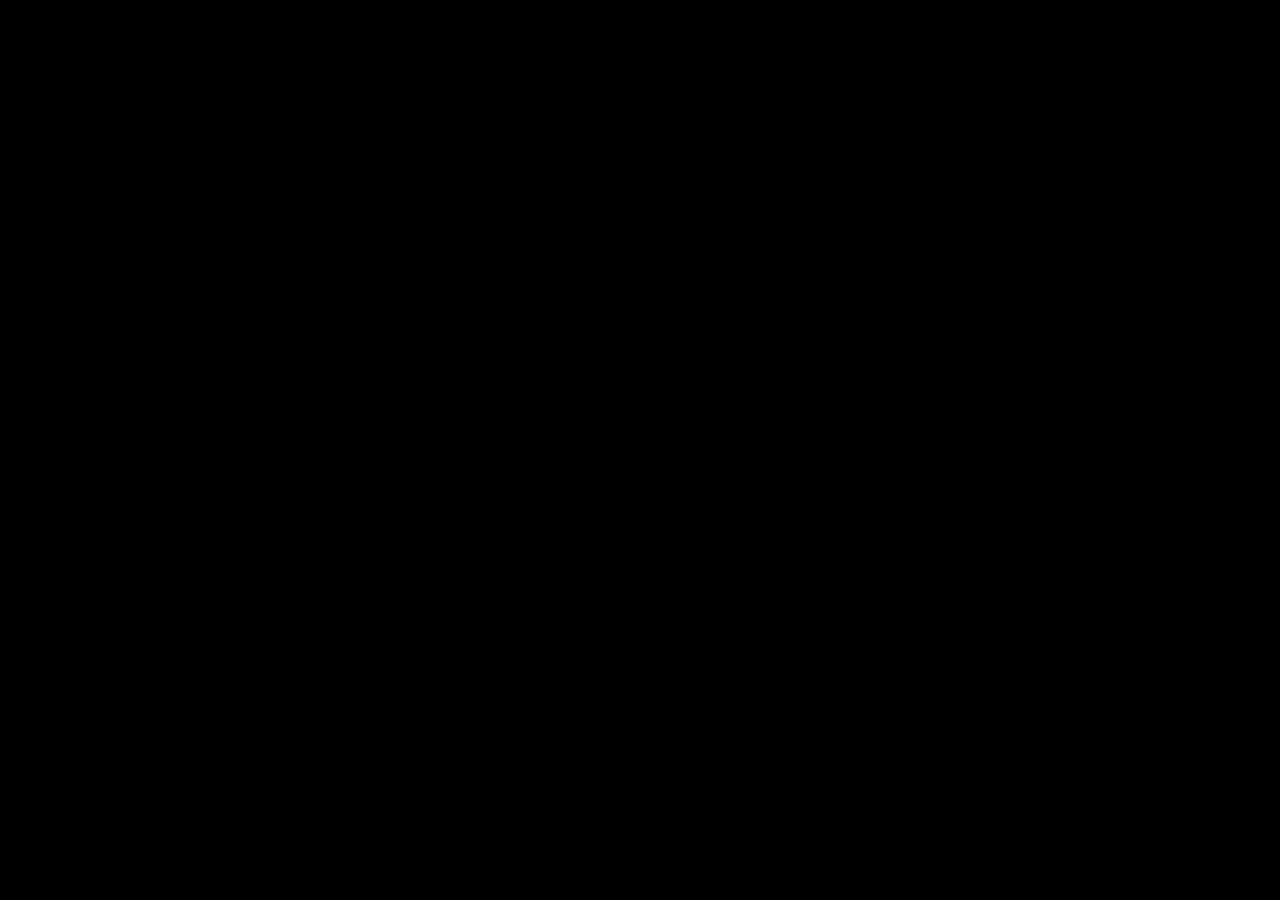
==== curatorial-statement.html @ 38b99ebd "test" ====
<!DOCTYPE html>
<html lang="en">

<head>
    <!-- Global site tag (gtag.js) - Google Analytics -->
    <script async src="https://www.googletagmanager.com/gtag/js?id=G-P1VQ2XMJVJ"></script>
    <script>
        window.dataLayer = window.dataLayer || [];
        function gtag() { dataLayer.push(arguments); }
        gtag('js', new Date());

        gtag('config', 'G-P1VQ2XMJVJ');
    </script>
    <!-- Global site tag (gtag.js) - Google Analytics -->
    <script async src="https://www.googletagmanager.com/gtag/js?id=G-P1VQ2XMJVJ"></script>
    <script>
        window.dataLayer = window.dataLayer || [];
        function gtag() { dataLayer.push(arguments); }
        gtag('js', new Date());

        gtag('config', 'G-P1VQ2XMJVJ');
    </script>
    <meta charset="UTF-8">
    <meta name="viewport" content="width=device-width, initial-scale=1.0">
    <title>About the Exhibition - Joyce Yu-Jean Lee: Unfolding Connections</title>
    <link rel="stylesheet" href="main.css">
    <link rel="preconnect" href="https://fonts.googleapis.com">
    <link rel="preconnect" href="https://fonts.gstatic.com" crossorigin>
    <link href="https://fonts.googleapis.com/css2?family=Overpass:ital,wght@0,100..900;1,100..900&display=swap"
        rel="stylesheet">
    <link rel="preload" href="PRNumber3.woff2" as="font" type="font/woff2" crossorigin>
    <link rel="preload" href="PRNumber3.woff" as="font" type="font/woff" crossorigin>

</head>

<body class="project-page">
    <!--<div class="project-container">
        <menu>
            <a href="index.html" class="button-link button-link-left">back</span>
            </a>
            <p class="exhibition-title">Algorithms of Resistance: <br class="hidden-ss">
                <span style="font-weight:200">The Work of Joseph
                    DeLappe
            </p>
        </menu>
        <div class="project-desc-container">
            <div class="project-desc">
                <div><a class="button-link"
                        href="/exhibitions/2024_joseph-delappe_algorithms-of-resistance/images/algorithms-of-resistance_guide.pdf">Download
                        User's Guide</a>
                </div>
                <h1>Curatorial Statement</h1>
                <p>As you enter Baruch College&rsquo;s Newman Library, immediately to the right of the circulation desk
                    you encounter the very first screening room of the New Media Artspace<em>.</em> Beginning with the
                    piece <em>Elegy: GTA USA Gun Homicides</em> (level 2) we have an immediate sense that the familiar
                    action-adventure game environment of <em>Grand Theft Auto V</em> has been appropriated and
                    reprogrammed in a specific way. The initial game introduction is absent and the otherwise active
                    protagonist inadvertently becomes the viewer as a statistically-fed algorithmic cycle of violence is
                    visualized. With this unfolding we get the first glimpse into the practice of artist Joseph DeLappe.
                    In a strategy familiar to contemporary artists today, DeLappe utilizes open-source and publicly
                    available software as well as web-based news media to reconfigure and present a message within the
                    space from which the media itself is drawn. At times collaborating with creative coders and game
                    designers Joseph DeLappe performs or re-enacts history to send his own message which often
                    undermines the chosen space&rsquo;s own ethos. DeLappe circulates his complex collages or
                    &ldquo;mash-ups,&rdquo; within the platforms he often critiques. In the timely piece <em>The Origins
                        of Totalitarianism: A Reading by Donald Trump</em> (on level 4) the artist adopts the form of
                    familiar news spots (depicting former President Donald Trump speaking to the media) and juxtaposes
                    them with the historical text by German-American historian and philosopher, Hannah Arendt. Using
                    free, user-friendly and accessible artificial intelligence software (in this case a voice emulator)
                    the artist generates a voice track and corresponding lip-synching of <em>The Origins of
                        Totalitarianism</em> ultimately mapping the lip synch to the moving face of Donald Trump to
                    create what the artist himself calls a &ldquo;shallow-fake.&rdquo; A riff on the feared practice of
                    using artificial intelligence&rsquo;s deep learning tools to deceive or construct media that is
                    meant to pass as factual representation. In this case, the artist foregrounds the synthetic nature
                    of the images by immediately delineating the two software packages used to create the piece in the
                    opening credits. In other words, communicating to the viewer that this is not a &ldquo;deep,&rdquo;
                    fake, but rather a &ldquo;shallow&rdquo; one. It is this transparent and open approach to creating
                    art work that invites the audience to participate in and possibly attempt their own intervention in
                    our shared visual culture.</p>
                <p>As stated above level 2 begins with <em>Elegy: GTA USA Gun Homicides</em> a game modification and
                    data visualization artwork that re-enacted the total gun homicides beginning in January of 2018. The
                    project itself launched on July 4th of 2018 and would re-enact each midnight the updated statistics
                    for gun homicides in the United States. Gun homicide statistics were updated daily and fed
                    algorithmically into the game from the website <em>Gun Violence Archive</em> and each total was
                    re-visualized in a different way using the algorithm and graphics of the video game. The piece was
                    live streamed for the duration of a year ending on July 4th, 2019. In the video documenting the
                    project (for this exhibition) inhabitants randomly brandish guns and begin shooting neighboring
                    bystanders accompanied by the historical radio broadcast of <em>God Bless America</em> (as
                    originally performed by Kate Smith in 1938). The violence abates for small periods of time as
                    characters in the space walk through (or knock into) the cumulative bodies laid out within the
                    virtual landscape. The seeming indifference of these inhabitants is an eerie reminder of just how
                    accustomed (and perhaps numb) US citizens have become to the endless school shootings and random gun
                    violence that continues to go unchecked in our society. The work provokes us to face our own
                    inaction and conditioned indifference. Faced with these questions the viewer&rsquo;s experience of
                    the exhibition begins. <em>Algorithms of Resistance: The Work of Joseph DeLappe</em> is a selection
                    of artworks that look at how an artist enacts resistance and executes his own personal protocol (or
                    algorithm) utilizing a variety of virtual tools and online media.</p>
                <p>As the exhibition proceeds, on the next floor (level 3) we are presented with <em>dead-in-iraq</em>
                    where a different kind of patriotism is at play. The virtual environment of <em>America&rsquo;s
                        Army</em> is dramatized by punctuating gunshots as players in the space make their way through
                    what appears to be a residential neighborhood in Iraq. The first-person shooter game
                    <em>America&rsquo;s Army</em> was developed and released by the Department of Defense and the US
                    Army as a public relations and recruitment tool in 2002. Development of the game was financed by the
                    US Government and civilian tax dollars. Within DeLappe&rsquo;s video documentation of
                    <em>dead-in-iraq</em>, single-story homes are raided and presumably suspected insurgents are
                    engaged. In this chaotic scene the player through which we experience and enter the space throws
                    down his weapon and continues walking through the terrain. He is suddenly killed and his subsequent
                    interaction is played out through the text feature of the video game. The now dead player types in
                    the name, rank, age, and military branch of a real-world US armed services casualty. The names typed
                    in by the artist are sourced from <em>icasualties.org</em> an independent website founded by Micheal
                    White to track casualties in both the Iraq and Afghanistan wars. In this act a haunting parallel is
                    drawn between the virtual death of the player and the real information connected to an actual death
                    in Iraq. The artist contracts the distance between the virtual theater of <em>America&rsquo;s
                        Army</em> and the real-life space of the Iraq war. This work is amongst the most engrossing and
                    poignant. How do we as US Citizens continue our escapism and consumption in the face of war abroad?
                    The work raises a whole series of uncomfortable questions. Is presenting the fantasy of a sterile
                    and disembodied experience shaping the way US citizens learn to imagine war? Perhaps questions are
                    the answers we have been looking for?
                </p>
                <p>As we leave <em>dead-in-iraq</em> and ascend the staircase to the next level (level 4) we encounter
                    <em>The Origins of Totalitarianism: A Reading by Donald Trump.</em> A video depicting (ostensibly)
                    Donald Trump reading a chapter from Hannah Arendt&rsquo;s book <em>The Origins of
                        Totalitarianism.</em> The video immediately foregrounds its use of artificial intelligence by
                    enlarging those two letters (AI) in its title. As the work plays out the manipulated nature of the
                    video becomes more and more apparent in what the artist describes as a &ldquo;shallow fake,&rdquo; a
                    reference to the discourse and practice of using artificial intelligence&rsquo;s deep learning tools
                    to generate media that are synthetic in nature or as they are called, a &ldquo;deep fake.&rdquo; The
                    familiar space and context of a political speech is algorithmically re-engineered to present the
                    artist&rsquo;s own message. Through a classic gesture of appropriation, the artist activates a
                    historical text asking us to consider its relevance today, in 2024. The work also makes reference to
                    the use of social media and online platforms in disseminating &ldquo;fake news.&rdquo; By debuting
                    and circulating the artwork online the artist again raises questions about the veracity of online
                    media.
                </p>
                <p>At last, we arrive at level 5 where we come face-to-face with a computer console placed a top
                    a Catholic church kneeler. The interactive artwork, <em>The Computerized Confessional</em> is based
                    on the pioneering work of computer scientist Joseph Weizenbaum. Weizenbaum developed an early
                    version of what is today called a chatbot. DeLappe originally developed the artwork in 1984 as a
                    &ldquo;skeptical&rdquo; look into engagement with automated digital platforms, the piece echoes the
                    original concerns of Weizenbaum toward the use of artificial intelligence. Instead of replacing a
                    psychotherapist with the chatbot <em>Eliza</em>, as Weizenbaum had done, the artist replaces the
                    priest with the very same technology. Representing the work here in the New Media Artspace, the
                    artist asks us again, do we engage with this technology? are we looking at yet another form of a
                    dispositif? can we trust artificial intelligence? How do we resist and assert our own algorithm?</p>
                <p>* * *</p>
                <p><em>Algorithms of Resistance: The Work of Joseph DeLappe</em> is curated by Dennis Delgado, Assistant
                    Professor in the Department of Fine and Performing Arts in the Weissman School of Arts and Sciences
                    at Baruch College, CUNY. The exhibition is designed and produced by Maya Hilbert, manager of the New
                    Media Artspace gallery, and the Student Docent Team. Current docents include: Anika Rios, Cindy Qiu,
                    Amely Gonell, Shaima Rini, and Dylan Shalmer. The exhibition is supported by the Baruch College
                    Student Technology Fee and is made possible with further support from the Baruch Computing and
                    Technology Center (BCTC), the Weissman School of Arts and Sciences, and the Newman Library. All
                    images appear courtesy of the artist.</p>
                <p>* * *</p>
                <p>Joseph DeLappe was born in San Francisco in 1963. He is an artist, activist and educator. He
                    relocated to Scotland from the USA in 2017 where he is currently the Professor of Games and Tactical
                    Media at Abertay University, Dundee. Working with electronic and digital media since 1983, his
                    projects using online gaming performance, sculpture and electromechanical installation have been
                    shown throughout the world.</p>
                <p>He has developed works for venues such as Eyebeam Art and Technology in New York, The Guangdong
                    Museum of Art, China, the Southern Utah Museum of Art, NTT Inter-Communication Center [ICC], Tokyo,
                    Japan and Transitio MX, Mexico City, among many others. Creative works and actions have been
                    featured widely in scholarly journals, books and in the popular media, including the New York Times,
                    The Australian Morning Herald, Art in America, The Guardian and the BBC. He has authored several
                    book chapters, including &ldquo;Me and My Predator(s): Tactical Remembrance and Critical Atonement,
                    Drone Aesthetics: War, Culture, Ecology, Open Humanities Press, 2022; &ldquo;Making Politics:
                    Engaged Social Tactics, A conversation between Joseph DeLappe and Dr. Laura Leuzzi&rdquo;, Art as
                    Social Practice: Technologies for Change, Routledge, 2022; and co-edited with Leuzzi, the book
                    &ldquo;INCITE: Digital Art and Activism&rdquo;, 2023, Peacock Visual Arts. In 2017 he was awarded a
                    Guggenheim Fellowship in the Fine Arts.</p><br>
                <p><a class="button-link" href="https://www.delappe.net/" target="_blank">Visit DeLappe's website</a>
                </p>
            </div>
        </div>
    </div>-->
    <script src="main.js"></script>
</body>

</html>
---- main.css ----
/**
* This is a variable font
* You can control variable axes as shown below:
* font-variation-settings: wght 900.0;
*
* available axes:
'wght' (range from 300.0 to 900.0
*/
@font-face {
    font-family: 'Satoshi-Variable';
    src: url('../fonts/Satoshi-Variable.woff2') format('woff2'),
        url('../fonts/Satoshi-Variable.ttf') format('truetype');
    font-weight: 300 900;
    font-display: swap;
    font-style: normal;
}

/**
  * This is a variable font
  * You can control variable axes as shown below:
  * font-variation-settings: wght 900.0;
  *
  * available axes:
  'wght' (range from 300.0 to 900.0
  */
@font-face {
    font-family: 'Satoshi-VariableItalic';
    src: url('../fonts/Satoshi-VariableItalic.woff2') format('woff2'),
        url('../fonts/Satoshi-VariableItalic.ttf') format('truetype');
    font-weight: 300 900;
    font-display: swap;
    font-style: italic;
}

* {
    --highlight: hsl(69, 98%, 55%);
    --highlight-light: #eeff8d;
    --orange: hsl(17, 89%, 52%);
    --white: #fff;
    --black: #000;

    /*--highlight: #59bf61;*/
}

html {
    position: relative;
    min-height: 100vh;
    margin: 0;
    padding: 0;
}

body {

    font-family: 'Satoshi-Variable', sans-serif;
    background: black;
    color: var(--black);
    width: 100%;
    margin: 0;
    padding: 0;

    cursor: url('data:image/svg+xml;utf8,<svg xmlns="http://www.w3.org/2000/svg" fill="hsl(17, 89%, 52%)" stroke="none" width="30px" height="30px" viewBox="0 0 10.04 10.04"><circle cx="5.02" cy="5.02" r="4.52"/></svg>') 16 16, auto;
}

body em {
    font-family: 'Satoshi-VariableItalic', sans-serif;

}

#myVideo {
    width: 100%;
    height: 98vh;
    object-fit: contain;
    z-index: 9999;
    opacity: 1;
    transition: 0.2s;
}

#myVideo2 {
    width: 100%;
    height: 98vh;
    object-fit: contain;
    z-index: 999;
    display: none;
    transition: 0.2s;
    margin: 0 auto;
}

@media (min-width: 50em) {

    #myVideo {
        height: 100%;
        max-height: 98vh;
    }

    #myVideo2 {
        padding-top: 16vh;
        height: 70vh;
        max-height: 98vh;

    }
}

.scroll-snap-container {
    position: relative;
    width: 100%;
    height: 100vh;
    scroll-behavior: smooth;
    overflow: auto;
    scroll-snap-type: y mandatory;
}

.scroll-snap-container>* {
    width: 100%;
    height: 100vh;
    background-size: cover;
    scroll-snap-align: start;
}

#landing-content {
    display: flex;
    justify-content: flex-end;
    background-image: url(images/CellMan-lg.jpg);
    background-color: var(--highlight);
    background-position: center;
    background-size: 180%;
    background-repeat: no-repeat;
    height: 100vh;
    width: 100%;
}

@media (min-width: 940px) {
    #landing-content {
        background-position: left;
        background-size: 81%;
    }
}

nav {
    padding: 2em;
    text-transform: uppercase;
    letter-spacing: 0.1em;
    z-index: 9999;
    display: flex;
    gap: 1em;
    flex-direction: column;
}

@media (max-width: 1280px) {

    nav a:nth-child(3) {
        position: absolute;
        bottom: 2em;
    }
}

@media (min-width: 1280px) {
    nav {
        display: flex;
        flex-direction: column;
        justify-content: space-between;
        max-width: 13%;
    }
}

nav a {
    display: block;
    font-weight: 900;
    color: black;

}

.link-nma::after {
    content: "\2197";
    padding: 1em;
}

.link-curatorial::after {
    content: "\2192";
    padding: 1em;
}

.link-view::after {
    content: "\2198";
    padding: 1em;
}

.exhibition-title-container {
    right: 60%;
    position: absolute;
    margin-left: -66%;
    width: 100vw;
    height: 100vh;
    display: flex;
    justify-content: center;
    align-items: center;
}

/*
@media (min-width: 940px) {
    .exhibition-title-container {
        margin-left: -10vw;
    }
}


@media (min-width: 1060px) {
    .exhibition-title-container {
        margin-left: -5vw;
    }
}

@media (min-width: 1120px) {
    .exhibition-title-container {
        margin-left: -3vw;
    }
}*/

@media (min-width: 1280px) {
    .exhibition-title-container {
        margin-left: -35%;
        left: -17%;

    }
}

.exhibition-title {
    font-family: 'Satoshi-Variable', sans-serif;
    text-transform: uppercase;
    white-space: nowrap;
    margin: 0;
    color: var(--highlight);
    font-weight: 800;

}

.homepage .exhibition-title {
    font-size: clamp(2.60104375rem, 1.1735rem + 5.3741vw, 11.25rem);
    margin-top: -18%
}

@media (max-width: 450px) {
    .homepage .exhibition-title {
        font-size: clamp(16px, 9.5vw, 5.8rem);
    }
}

.exhibition-title-1 {
    rotate: 90deg;
    position: absolute;
}

.exhibition-title-2 {
    margin-top: 2.7em;
    margin-left: 2.6em;
    position: absolute;
}

.exhibition-title-3 {
    margin-top: 3.6em;
    margin-left: 6.67em;
    position: absolute;
}

.exhibition-title-4 {
    margin-top: 0.52em;
    margin-left: 7.9em;
    rotate: 270deg;
    position: absolute;
}

.exhibition-title-5 {
    margin-top: -1.63em;
    margin-left: 5.69em;
    rotate: 180deg;
    position: absolute;
}

#main-wrapper {
    z-index: -1;
    opacity: 0;
    display: none;
}

#main-wrapper.loaded {
    display: block;
    animation: fadeInAnimation ease 2s;
    animation-iteration-count: 1;
    animation-fill-mode: forwards;
}

@keyframes fadeInAnimation {
    0% {
        opacity: 0;
    }

    100% {
        opacity: 1;
    }
}

a {
    text-decoration: none;
}

p {
    font-size: clamp(1rem, 1.2vw, 2rem);
    font-weight: 300;
    max-width: 36em;
}

/*
body::before {
    content: " ";
    display: block;
    position: absolute;
    top: 0;
    left: 0;
    bottom: 0;
    right: 0;
    background: linear-gradient(rgba(18, 16, 16, 0) 50%, rgba(0, 0, 0, 0.16) 50%), linear-gradient(90deg, rgba(255, 0, 0, 0.04), rgba(0, 255, 0, 0.01), rgba(0, 0, 255, 0.05));
    z-index: 2;
    background-size: 100% 2px, 3px 100%;
    pointer-events: none;
}*/

a {
    color: var(--highlight);
}


.hidden-ss {
    display: none;
}

.video-container {
    display: flex;
    justify-content: center;
    cursor: pointer;
}

.video-16-9 {
    aspect-ratio: 16/9;
    width: 70%;
    position: relative;
    z-index: 50;
}

h1 {
    font-size: clamp(2rem, 2.4vw, 4rem);
}

.project-page .exhibition-title {
    font-size: 1.4rem;
}

.project-page menu {
    gap: 1em;
}

.project-page menu .button-link {

    padding: 0.2em 0.7em;
}

.works-container {
    display: flex;
    justify-content: center;
    align-items: center;
    cursor: url('data:image/svg+xml;utf8,<svg xmlns="http://www.w3.org/2000/svg" fill="hsl(17, 89%, 52%)" stroke="none" width="30px" height="30px" viewBox="0 0 10.04 10.04"><circle cx="5.02" cy="5.02" r="4.52"/></svg>') 16 16, auto;
}

.project-container {
    display: flex;
    flex-direction: column;
}

.works-wrapper {
    display: grid;
    grid-template-columns: repeat(2, 1fr);
    grid-gap: 0px;
    grid-auto-rows: auto;
    grid-auto-columns: auto;
    height: 100vh;
    width: 100%;
}

.works-wrapper>a {
    height: 100%;
    width: 100%;
}

.work {
    display: block;
    width: 100%;
    height: 100%;
    position: relative;
    background-position: center;
    background-size: cover;
    background-color: rgb(0, 0, 0, 0.4);
}

.work:hover {
    background-color: rgb(0, 0, 0, 0.6);

}

.work-1-thumb {
    background-image: url('images/FIREWALL_NYC-06.jpg');
    grid-column: 1 / 2;
    grid-row: 1;
}

.work-2-thumb {
    background-image: url('images/PageImage-504267-2988615-c58ec261be.jpg');
    grid-column: 2 / 2;
    grid-row: 1;

}

.work-3-thumb {
    background-image: url('images/whatitslike-whatitis-keyimage3.png');
    grid-column: 1 / 2;
    grid-row: 2;

}

.work-4-thumb {
    background-image: url('images/CellMan.jpg');
    grid-column: 2 / 4;
    grid-row: 2;

}

.folded {
    position: relative;
    display: inline-flex;
    transform-style: preserve-3d;
}

.folded img {
    width: auto;
    height: auto;
    max-width: 100%;
    max-height: 56vh;
    opacity: 0;
}

.folded .a,
.folded .b {
    top: 0;
    display: inline-block;
    height: 100%;
    background-image: var(--bg);
    background-size: cover;
    background-repeat: no-repeat;
}

.folded .a {
    position: absolute;
    left: 0;
    width: 50%;
    background-position: 0 0;
}

.folded .bc {
    position: absolute;
    display: inline-flex;
    width: 50%;
    height: 100%;
    left: 50%;
    transform-origin: left;
    transition: transform 3s;
    transform-style: preserve-3d;
}

.folded .b {
    position: relative;
    width: 100%;
    backface-visibility: hidden;
}

.folded .b {}

.folded .b:after {
    content: "";
    position: absolute;
    top: 0;
    left: 0;
    width: 100%;
    height: 100%;
    background-color: var(--highlight);
    transform: rotateY(180deg) translateZ(1px);
    transform-style: preserve-3d;
    backface-visibility: hidden;
}

.folded:hover .bc,
.folded:active .bc {
    transform: rotateY(-180deg) translateZ(-1px);
    transition: transform 2s;
}

.work-thumb {
    max-width: 100%;
    padding: 0;
    margin: 0;
    vertical-align: bottom;
}

a:has(.work-1-thumb),
a:has(.work-2-thumb),
a:has(.work-3-thumb),
a:has(.work-4-thumb) {
    margin: 0 auto;
}

a:has(.work-1-thumb),
a:has(.work-2-thumb) {
    order: 1;
}

a:has(.work-3-thumb),
a:has(.work-4-thumb) {
    order: 3
}

.work h2 {
    position: absolute;
    top: calc(50% - 1em);
    left: 50%;
    transform: translate(-50%, -49%);
    height: 100%;
    display: flex;
    justify-content: center;
    align-items: center;
    text-transform: uppercase;
    font-size: clamp(1rem, 0.9vw, 2rem);
    width: 100%;
    text-align: center;
    display: none;
}

.project-desc-container {
    display: flex;
    align-items: center;
    flex-direction: column;
}

.project-desc {
    margin: 1em 3em
}


/*.works-container::after,
.landing-container::after {
    content: "";
    background-image: url("images/grain2.jpg");
    height: 100%;
    width: 100%;
    position: fixed;
    opacity: 0.4;
    /*animation: animateGrain 8s steps(10) infinite;*/


@keyframes animateGrain {

    0%,
    100% {
        transform: translate(0, 0)
    }

    10% {
        transform: translate(-5%, -10%)
    }

    20% {
        transform: translate(-15%, -20%)
    }

    30% {
        transform: translate(-5%, -10%)
    }

    40% {
        transform: translate(-15%, -20%)
    }

    50% {
        transform: translate(-5%, -10%)
    }

    60% {
        transform: translate(-15%, -20%)
    }

    70% {
        transform: translate(-5%, -10%)
    }

    80% {
        transform: translate(-15%, -20%)
    }

    90% {
        transform: translate(-5%, -10%)
    }

    100% {
        transform: translate(-15%, -20%)
    }

}

/* test fold */
.work-grid {
    display: grid;
    grid-template-columns: repeat(2, 1fr);
    /*grid-template-rows: repeat(2, 1fr);
    height: 100vh;*/
}

.grid-item {
    position: relative;
    overflow: hidden;
    perspective: 1000px;
    background: var(--highlight);

}

.image-wrapper {
    width: 100%;
    height: 100%;
    position: relative;
    transform-style: preserve-3d;
}

.image-half {
    position: absolute;
    width: 50%;
    height: 100%;
}

.image-left {
    left: 0;
    overflow: hidden;

}

.image-right {
    right: 0;
    transform-origin: left center;
    transition: transform 0.6s;
    transform-style: preserve-3d;
    backface-visibility: hidden;

}


.fold-right .image-left {
    left: 0;
    transform-origin: right center;
    transition: transform 0.6s;
    transform-style: preserve-3d;
    backface-visibility: hidden;
    z-index: 9999999999;
    position: absolute;
}

.fold-right .image-right {
    right: 0;
    overflow: hidden;
}

.image-right::after {
    content: "";
    position: absolute;
    top: 0;
    left: 0;
    width: 100%;
    height: 100%;
    background-color: var(--highlight);
    transform: rotateY(180deg) translateZ(1px);
    transform-style: preserve-3d;
    backface-visibility: hidden;
}

.fold-right .image-left::after {
    content: "";
    position: absolute;
    top: 0;
    right: 0;
    width: 100%;
    height: 100%;
    background-color: var(--highlight);
    transform: rotateY(180deg) translateZ(1px);
    transform-style: preserve-3d;
    backface-visibility: hidden;
    z-index: 9999999999;
}

.grid-item:hover .fold-left .image-right {
    transform: rotateY(-180deg);
}

.grid-item:hover .fold-right .image-left {
    transform: rotateY(180deg);
}


.image {
    position: absolute;
    height: 100%;
    width: 200%;
    object-fit: cover;
}

.image-left .image {
    left: 0;
}

.image-right .image {
    right: 0;
}

.work-grid h2 {
    position: absolute;
    top: 50%;
    left: 75%;
    transform: translate(-50%, -50%);
    font-size: 24px;
    text-align: center;
}

.work-grid .fold-right+h2 {
    transform: translate(-50%, -50%);
    left: 25%;

}

/*.firewall-grid-item {
    background: #d80c12;
}

.whatitslike-grid-item {
    background: #fa346c
}

.unfolding-grid-item {
    background: #ff1352
}

.passages-grid-item {
    background: var(--orange)
}*/

.work-hidden {
    z-index: -1;
}

@media (max-width: calc(600px + 10em)) {

    .works-wrapper,
    .work-grid {
        grid-template-columns: 1fr;
    }

    a:has(.work) {
        grid-column: 1 / 3;
    }


    .project-page menu {
        flex-direction: column;
        text-align: center;
    }

}

@media (max-width: 940px) {
    .video-16-9 {
        width: 90%;
    }
}
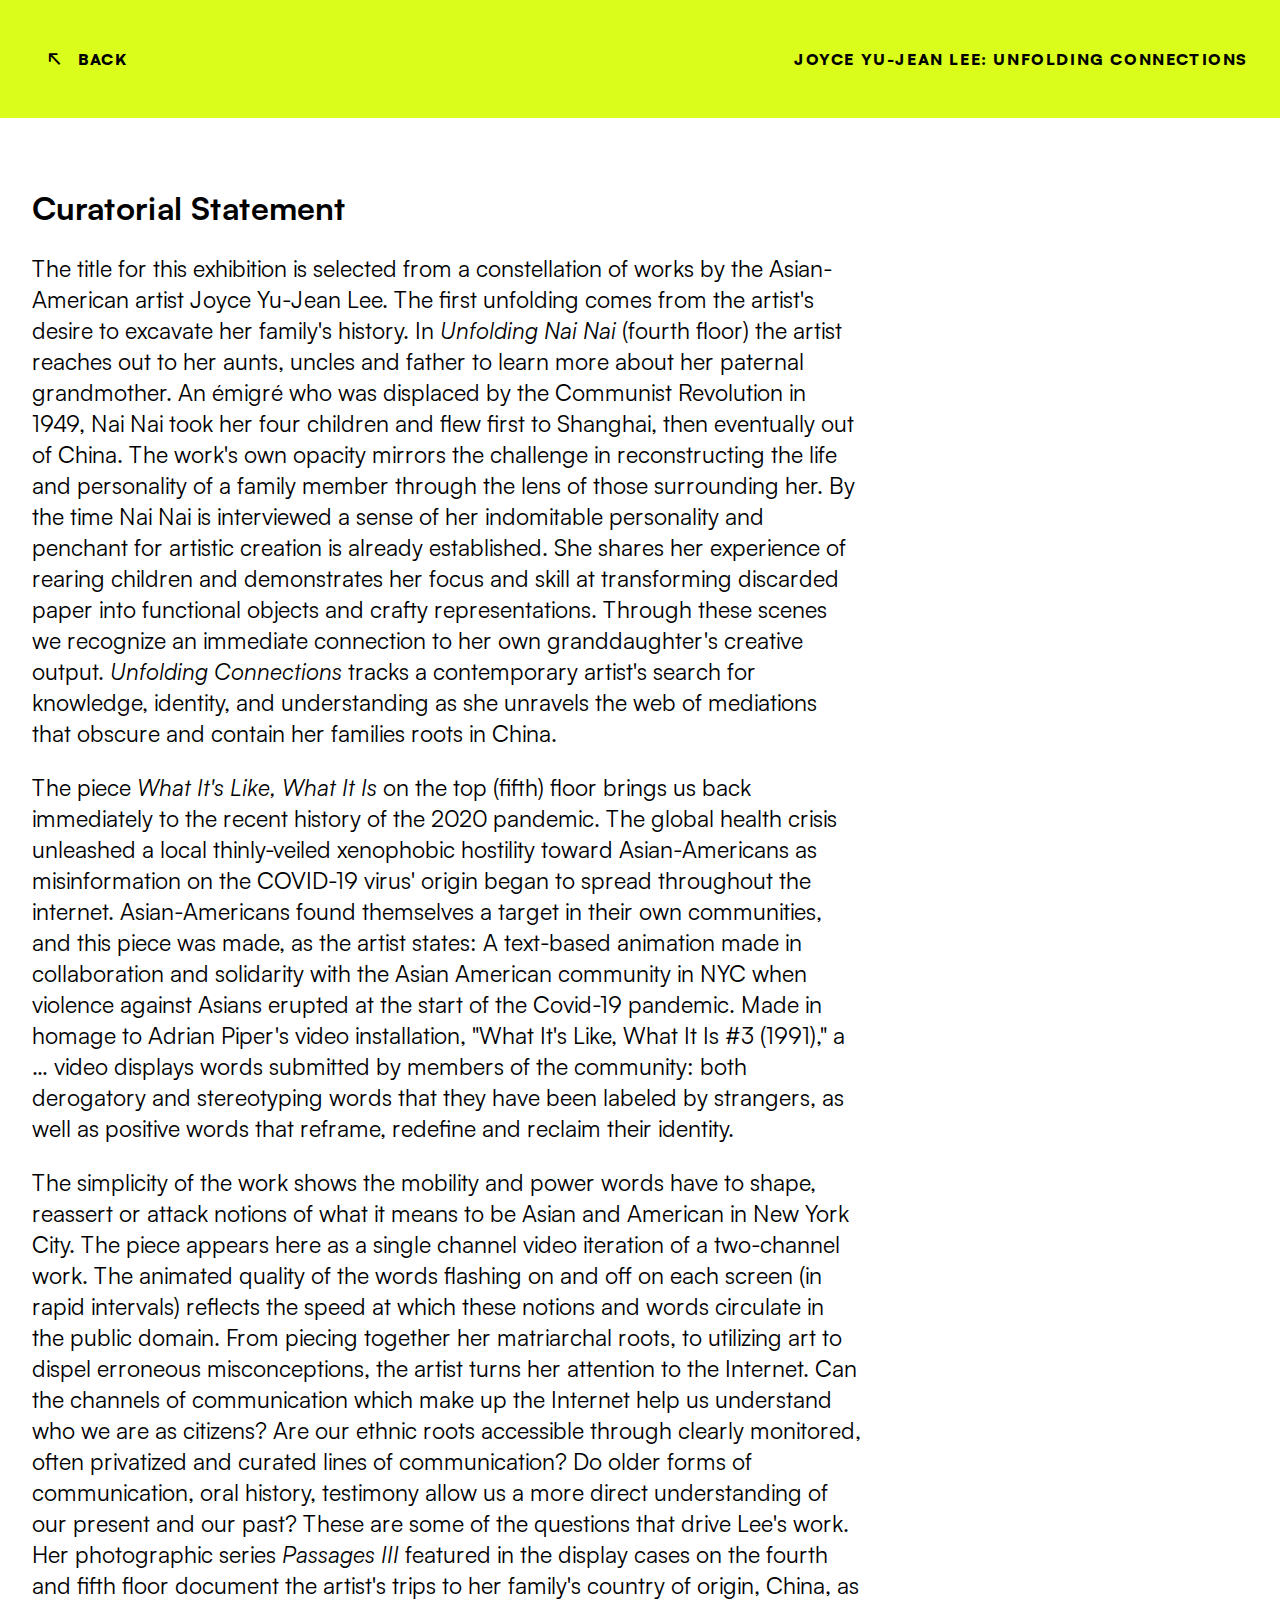
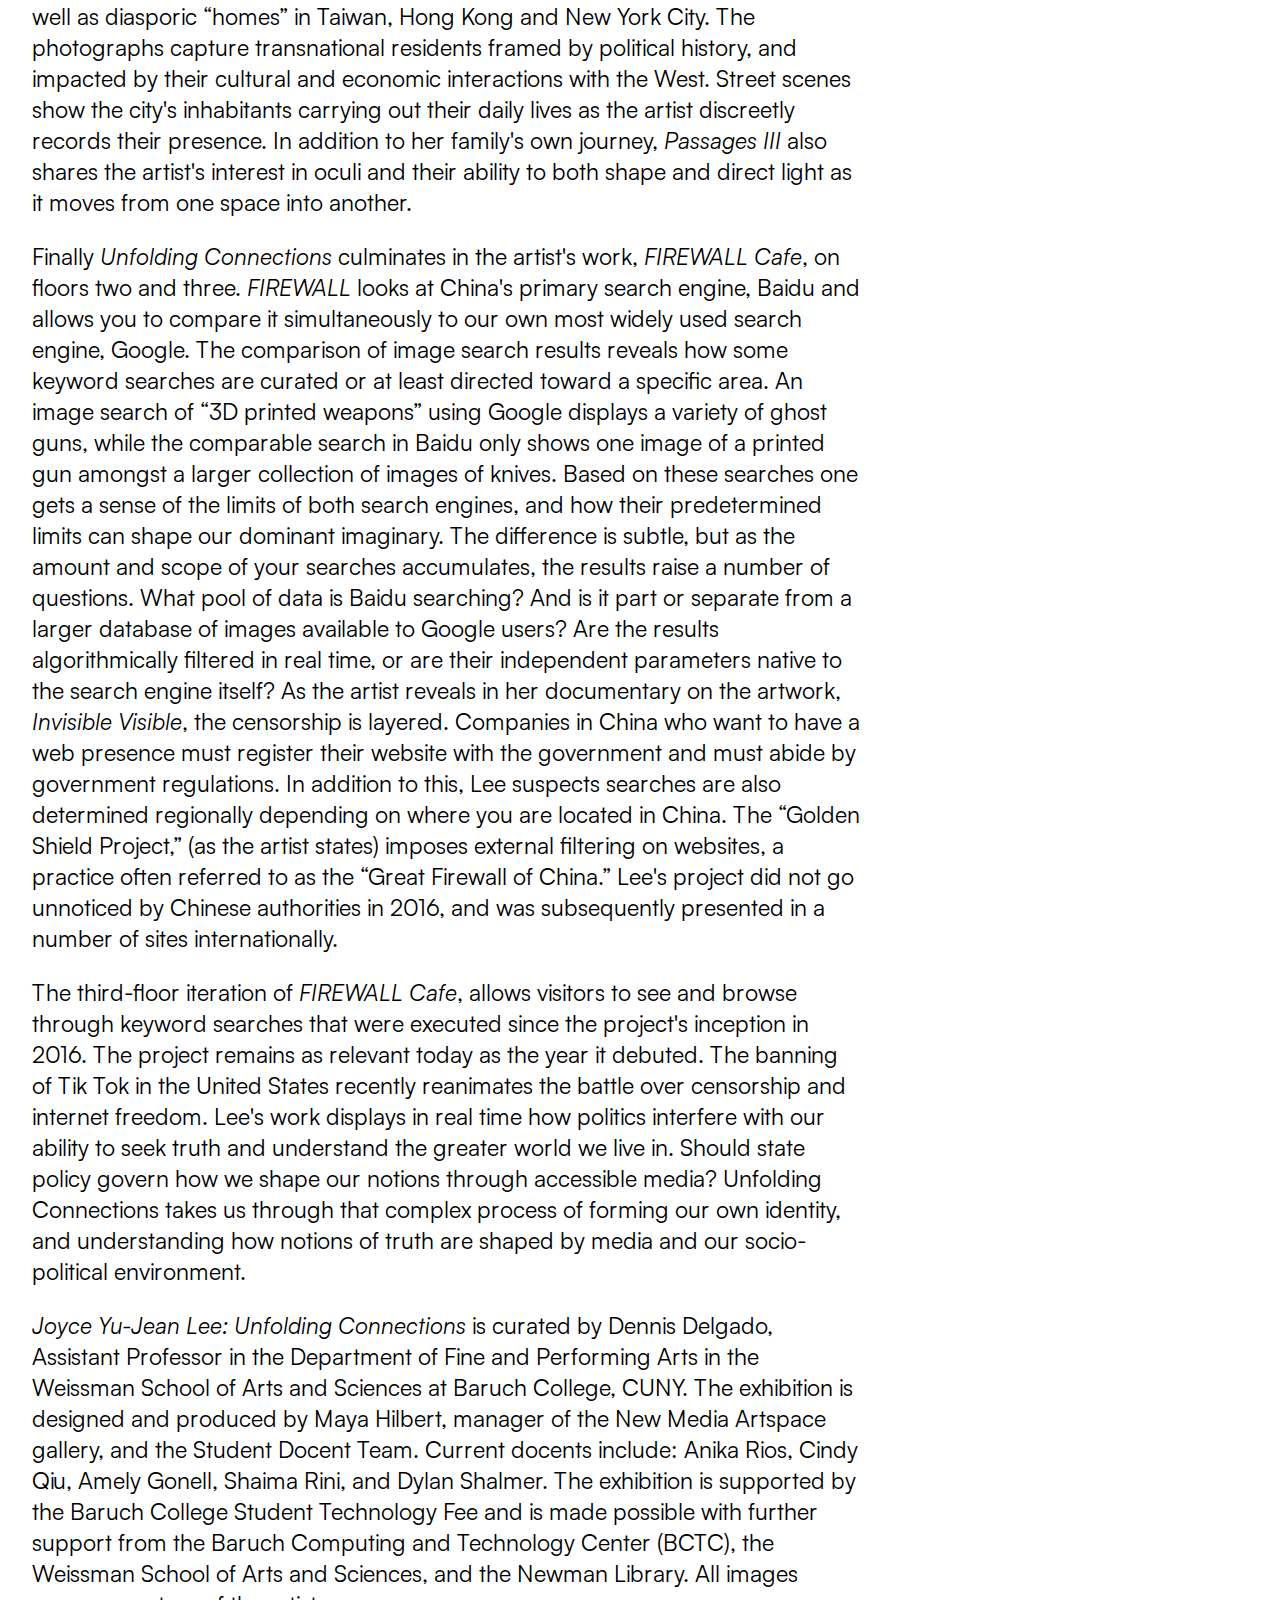
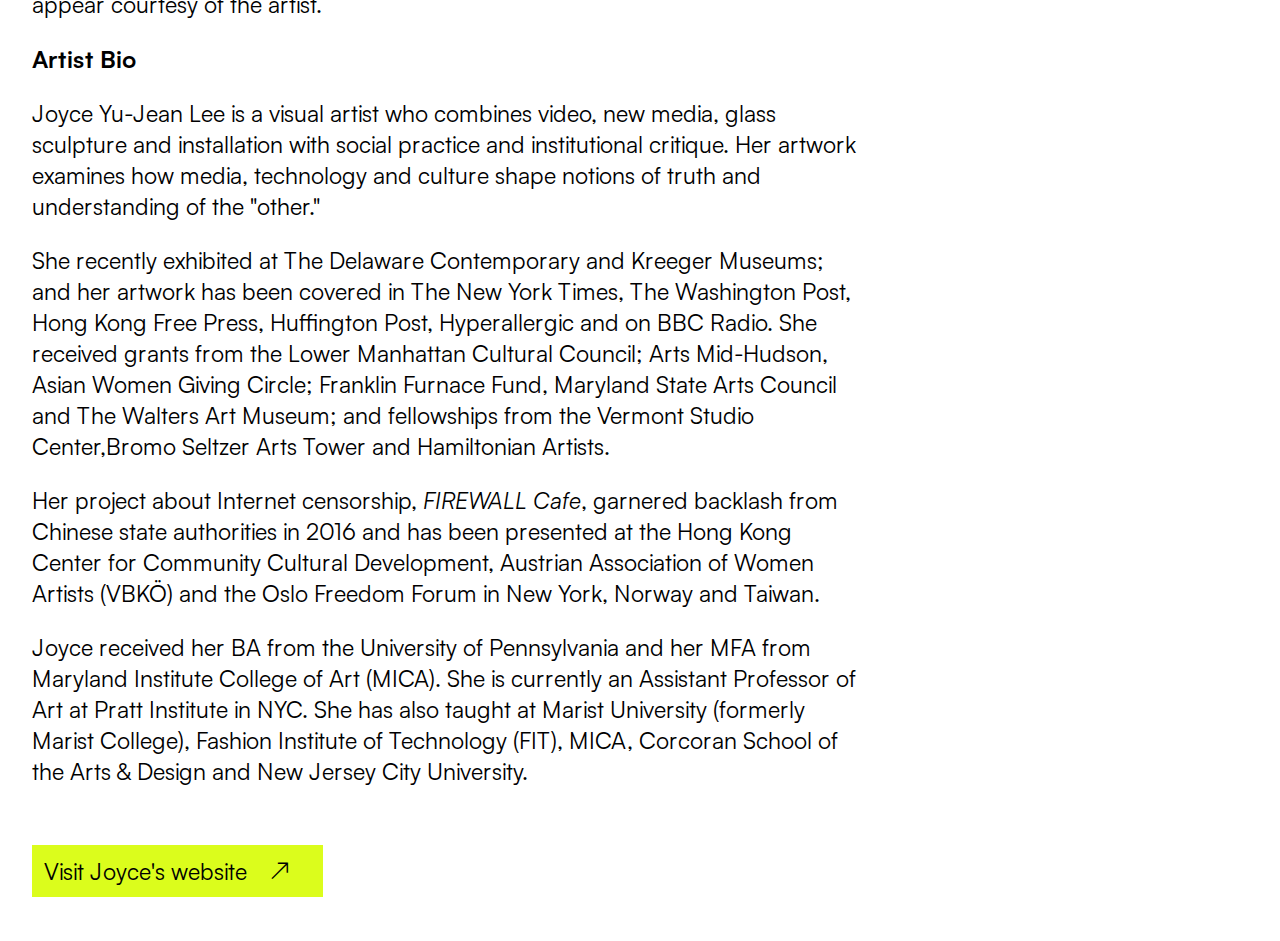
==== commit 1e6c3462: "adding pages" ====
--- a/curatorial-statement.html
+++ b/curatorial-statement.html
@@ -34,116 +34,98 @@
 </head>
 
 <body class="project-page">
-    <!--<div class="project-container">
-        <menu>
-            <a href="index.html" class="button-link button-link-left">back</span>
-            </a>
-            <p class="exhibition-title">Algorithms of Resistance: <br class="hidden-ss">
-                <span style="font-weight:200">The Work of Joseph
-                    DeLappe
-            </p>
-        </menu>
+    <nav><a href="index.html">
+            <p class="link-back">Back</p>
+            <p class="link-title">Joyce Yu-Jean Lee: Unfolding Connections</p>
+        </a>
+    </nav>
+    <div class="project-container">
+
         <div class="project-desc-container">
             <div class="project-desc">
-                <div><a class="button-link"
+                <!--<div><a class="button-link"
                         href="/exhibitions/2024_joseph-delappe_algorithms-of-resistance/images/algorithms-of-resistance_guide.pdf">Download
-                        User's Guide</a>
-                </div>
+                        Curatorial Statement</a>
+                </div>-->
                 <h1>Curatorial Statement</h1>
-                <p>As you enter Baruch College&rsquo;s Newman Library, immediately to the right of the circulation desk
-                    you encounter the very first screening room of the New Media Artspace<em>.</em> Beginning with the
-                    piece <em>Elegy: GTA USA Gun Homicides</em> (level 2) we have an immediate sense that the familiar
-                    action-adventure game environment of <em>Grand Theft Auto V</em> has been appropriated and
-                    reprogrammed in a specific way. The initial game introduction is absent and the otherwise active
-                    protagonist inadvertently becomes the viewer as a statistically-fed algorithmic cycle of violence is
-                    visualized. With this unfolding we get the first glimpse into the practice of artist Joseph DeLappe.
-                    In a strategy familiar to contemporary artists today, DeLappe utilizes open-source and publicly
-                    available software as well as web-based news media to reconfigure and present a message within the
-                    space from which the media itself is drawn. At times collaborating with creative coders and game
-                    designers Joseph DeLappe performs or re-enacts history to send his own message which often
-                    undermines the chosen space&rsquo;s own ethos. DeLappe circulates his complex collages or
-                    &ldquo;mash-ups,&rdquo; within the platforms he often critiques. In the timely piece <em>The Origins
-                        of Totalitarianism: A Reading by Donald Trump</em> (on level 4) the artist adopts the form of
-                    familiar news spots (depicting former President Donald Trump speaking to the media) and juxtaposes
-                    them with the historical text by German-American historian and philosopher, Hannah Arendt. Using
-                    free, user-friendly and accessible artificial intelligence software (in this case a voice emulator)
-                    the artist generates a voice track and corresponding lip-synching of <em>The Origins of
-                        Totalitarianism</em> ultimately mapping the lip synch to the moving face of Donald Trump to
-                    create what the artist himself calls a &ldquo;shallow-fake.&rdquo; A riff on the feared practice of
-                    using artificial intelligence&rsquo;s deep learning tools to deceive or construct media that is
-                    meant to pass as factual representation. In this case, the artist foregrounds the synthetic nature
-                    of the images by immediately delineating the two software packages used to create the piece in the
-                    opening credits. In other words, communicating to the viewer that this is not a &ldquo;deep,&rdquo;
-                    fake, but rather a &ldquo;shallow&rdquo; one. It is this transparent and open approach to creating
-                    art work that invites the audience to participate in and possibly attempt their own intervention in
-                    our shared visual culture.</p>
-                <p>As stated above level 2 begins with <em>Elegy: GTA USA Gun Homicides</em> a game modification and
-                    data visualization artwork that re-enacted the total gun homicides beginning in January of 2018. The
-                    project itself launched on July 4th of 2018 and would re-enact each midnight the updated statistics
-                    for gun homicides in the United States. Gun homicide statistics were updated daily and fed
-                    algorithmically into the game from the website <em>Gun Violence Archive</em> and each total was
-                    re-visualized in a different way using the algorithm and graphics of the video game. The piece was
-                    live streamed for the duration of a year ending on July 4th, 2019. In the video documenting the
-                    project (for this exhibition) inhabitants randomly brandish guns and begin shooting neighboring
-                    bystanders accompanied by the historical radio broadcast of <em>God Bless America</em> (as
-                    originally performed by Kate Smith in 1938). The violence abates for small periods of time as
-                    characters in the space walk through (or knock into) the cumulative bodies laid out within the
-                    virtual landscape. The seeming indifference of these inhabitants is an eerie reminder of just how
-                    accustomed (and perhaps numb) US citizens have become to the endless school shootings and random gun
-                    violence that continues to go unchecked in our society. The work provokes us to face our own
-                    inaction and conditioned indifference. Faced with these questions the viewer&rsquo;s experience of
-                    the exhibition begins. <em>Algorithms of Resistance: The Work of Joseph DeLappe</em> is a selection
-                    of artworks that look at how an artist enacts resistance and executes his own personal protocol (or
-                    algorithm) utilizing a variety of virtual tools and online media.</p>
-                <p>As the exhibition proceeds, on the next floor (level 3) we are presented with <em>dead-in-iraq</em>
-                    where a different kind of patriotism is at play. The virtual environment of <em>America&rsquo;s
-                        Army</em> is dramatized by punctuating gunshots as players in the space make their way through
-                    what appears to be a residential neighborhood in Iraq. The first-person shooter game
-                    <em>America&rsquo;s Army</em> was developed and released by the Department of Defense and the US
-                    Army as a public relations and recruitment tool in 2002. Development of the game was financed by the
-                    US Government and civilian tax dollars. Within DeLappe&rsquo;s video documentation of
-                    <em>dead-in-iraq</em>, single-story homes are raided and presumably suspected insurgents are
-                    engaged. In this chaotic scene the player through which we experience and enter the space throws
-                    down his weapon and continues walking through the terrain. He is suddenly killed and his subsequent
-                    interaction is played out through the text feature of the video game. The now dead player types in
-                    the name, rank, age, and military branch of a real-world US armed services casualty. The names typed
-                    in by the artist are sourced from <em>icasualties.org</em> an independent website founded by Micheal
-                    White to track casualties in both the Iraq and Afghanistan wars. In this act a haunting parallel is
-                    drawn between the virtual death of the player and the real information connected to an actual death
-                    in Iraq. The artist contracts the distance between the virtual theater of <em>America&rsquo;s
-                        Army</em> and the real-life space of the Iraq war. This work is amongst the most engrossing and
-                    poignant. How do we as US Citizens continue our escapism and consumption in the face of war abroad?
-                    The work raises a whole series of uncomfortable questions. Is presenting the fantasy of a sterile
-                    and disembodied experience shaping the way US citizens learn to imagine war? Perhaps questions are
-                    the answers we have been looking for?
+                <p>The title for this exhibition is selected from a constellation of works by the Asian-American artist
+                    Joyce Yu-Jean Lee. The first unfolding comes from the artist's desire to excavate her family's
+                    history. In <em>Unfolding Nai Nai</em> (fourth floor) the artist reaches out to her aunts, uncles
+                    and father to learn more about her paternal grandmother. An émigré who was displaced by the
+                    Communist Revolution in 1949, Nai Nai took her four children and flew first to Shanghai, then
+                    eventually out of China. The work's own opacity mirrors the challenge in reconstructing the life and
+                    personality of a family member through the lens of those surrounding her. By the time Nai Nai is
+                    interviewed a sense of her indomitable personality and penchant for artistic creation is already
+                    established. She shares her experience of rearing children and demonstrates her focus and skill at
+                    transforming discarded paper into functional objects and crafty representations. Through these
+                    scenes we recognize an immediate connection to her own granddaughter's creative output.
+                    <em>Unfolding
+                        Connections</em> tracks a contemporary artist's search for knowledge, identity, and
+                    understanding as she
+                    unravels the web of mediations that obscure and contain her families roots in China.
                 </p>
-                <p>As we leave <em>dead-in-iraq</em> and ascend the staircase to the next level (level 4) we encounter
-                    <em>The Origins of Totalitarianism: A Reading by Donald Trump.</em> A video depicting (ostensibly)
-                    Donald Trump reading a chapter from Hannah Arendt&rsquo;s book <em>The Origins of
-                        Totalitarianism.</em> The video immediately foregrounds its use of artificial intelligence by
-                    enlarging those two letters (AI) in its title. As the work plays out the manipulated nature of the
-                    video becomes more and more apparent in what the artist describes as a &ldquo;shallow fake,&rdquo; a
-                    reference to the discourse and practice of using artificial intelligence&rsquo;s deep learning tools
-                    to generate media that are synthetic in nature or as they are called, a &ldquo;deep fake.&rdquo; The
-                    familiar space and context of a political speech is algorithmically re-engineered to present the
-                    artist&rsquo;s own message. Through a classic gesture of appropriation, the artist activates a
-                    historical text asking us to consider its relevance today, in 2024. The work also makes reference to
-                    the use of social media and online platforms in disseminating &ldquo;fake news.&rdquo; By debuting
-                    and circulating the artwork online the artist again raises questions about the veracity of online
-                    media.
+                <p>
+                    The piece <em>What It's Like, What It Is</em> on the top (fifth) floor brings us back immediately to
+                    the recent history of the 2020 pandemic. The global health crisis unleashed a local thinly-veiled
+                    xenophobic hostility toward Asian-Americans as misinformation on the COVID-19 virus' origin began to
+                    spread throughout the internet. Asian-Americans found themselves a target in their own communities,
+                    and this piece was made, as the artist states:
+                    A text-based animation made in collaboration and solidarity with the Asian American community in NYC
+                    when violence against Asians erupted at the start of the Covid-19 pandemic. Made in homage to Adrian
+                    Piper's video installation, "What It's Like, What It Is #3 (1991)," a … video displays words
+                    submitted by members of the community: both derogatory and stereotyping words that they have been
+                    labeled by strangers, as well as positive words that reframe, redefine and reclaim their identity.
                 </p>
-                <p>At last, we arrive at level 5 where we come face-to-face with a computer console placed a top
-                    a Catholic church kneeler. The interactive artwork, <em>The Computerized Confessional</em> is based
-                    on the pioneering work of computer scientist Joseph Weizenbaum. Weizenbaum developed an early
-                    version of what is today called a chatbot. DeLappe originally developed the artwork in 1984 as a
-                    &ldquo;skeptical&rdquo; look into engagement with automated digital platforms, the piece echoes the
-                    original concerns of Weizenbaum toward the use of artificial intelligence. Instead of replacing a
-                    psychotherapist with the chatbot <em>Eliza</em>, as Weizenbaum had done, the artist replaces the
-                    priest with the very same technology. Representing the work here in the New Media Artspace, the
-                    artist asks us again, do we engage with this technology? are we looking at yet another form of a
-                    dispositif? can we trust artificial intelligence? How do we resist and assert our own algorithm?</p>
-                <p>* * *</p>
-                <p><em>Algorithms of Resistance: The Work of Joseph DeLappe</em> is curated by Dennis Delgado, Assistant
+                <p>
+                    The simplicity of the work shows the mobility and power words have to shape, reassert or attack
+                    notions of what it means to be Asian and American in New York City. The piece appears here as a
+                    single channel video iteration of a two-channel work. The animated quality of the words flashing on
+                    and off on each screen (in rapid intervals) reflects the speed at which these notions and words
+                    circulate in the public domain. From piecing together her matriarchal roots, to utilizing art to
+                    dispel erroneous misconceptions, the artist turns her attention to the Internet.
+                    Can the channels of communication which make up the Internet help us understand who we are as
+                    citizens? Are our ethnic roots accessible through clearly monitored, often privatized and curated
+                    lines of communication? Do older forms of communication, oral history, testimony allow us a more
+                    direct understanding of our present and our past? These are some of the questions that drive Lee's
+                    work. Her photographic series <em>Passages III</em> featured in the display cases on the fourth and
+                    fifth floor document the artist's trips to her family's country of origin, China, as well as
+                    diasporic “homes” in Taiwan, Hong Kong and New York City. The photographs capture transnational
+                    residents framed by political history, and impacted by their cultural and economic interactions with
+                    the West. Street scenes show the city's inhabitants carrying out their daily lives as the artist
+                    discreetly records their presence. In addition to her family's own journey, <em>Passages III</em>
+                    also shares the artist's interest in oculi and their ability to both shape and direct light as it
+                    moves from one space into another.
+                </p>
+                <p>
+                    Finally <em>Unfolding Connections</em> culminates in the artist's work, <em>FIREWALL Cafe</em>, on
+                    floors two and three. <em>FIREWALL</em> looks at China's primary search engine, Baidu and allows you
+                    to compare it simultaneously to our own most widely used search engine, Google. The comparison of
+                    image search results reveals how some keyword searches are curated or at least directed toward a
+                    specific area. An image search of “3D printed weapons” using Google displays a variety of ghost
+                    guns, while the comparable search in Baidu only shows one image of a printed gun amongst a larger
+                    collection of images of knives. Based on these searches one gets a sense of the limits of both
+                    search engines, and how their predetermined limits can shape our dominant imaginary. The difference
+                    is subtle, but as the amount and scope of your searches accumulates, the results raise a number of
+                    questions. What pool of data is Baidu searching? And is it part or separate from a larger database
+                    of images available to Google users? Are the results algorithmically filtered in real time, or are
+                    their independent parameters native to the search engine itself? As the artist reveals in her
+                    documentary on the artwork, <em>Invisible Visible</em>, the censorship is layered. Companies in
+                    China who want to have a web presence must register their website with the government and must abide
+                    by government regulations. In addition to this, Lee suspects searches are also determined regionally
+                    depending on where you are located in China. The “Golden Shield Project,” (as the artist states)
+                    imposes external filtering on websites, a practice often referred to as the “Great Firewall of
+                    China.” Lee's project did not go unnoticed by Chinese authorities in 2016, and was subsequently
+                    presented in a number of sites internationally. </p>
+                <p>
+                    The third-floor iteration of <em>FIREWALL Cafe</em>, allows visitors to see and browse through
+                    keyword searches that were executed since the project's inception in 2016. The project remains as
+                    relevant today as the year it debuted. The banning of Tik Tok in the United States recently
+                    reanimates the battle over censorship and internet freedom. Lee's work displays in real time how
+                    politics interfere with our ability to seek truth and understand the greater world we live in.
+                    Should state policy govern how we shape our notions through accessible media? Unfolding Connections
+                    takes us through that complex process of forming our own identity, and understanding how notions of
+                    truth are shaped by media and our socio-political environment. </p>
+                <p><em>Joyce Yu-Jean Lee: Unfolding Connections</em> is curated by Dennis Delgado, Assistant
                     Professor in the Department of Fine and Performing Arts in the Weissman School of Arts and Sciences
                     at Baruch College, CUNY. The exhibition is designed and produced by Maya Hilbert, manager of the New
                     Media Artspace gallery, and the Student Docent Team. Current docents include: Anika Rios, Cindy Qiu,
@@ -151,28 +133,36 @@
                     Student Technology Fee and is made possible with further support from the Baruch Computing and
                     Technology Center (BCTC), the Weissman School of Arts and Sciences, and the Newman Library. All
                     images appear courtesy of the artist.</p>
-                <p>* * *</p>
-                <p>Joseph DeLappe was born in San Francisco in 1963. He is an artist, activist and educator. He
-                    relocated to Scotland from the USA in 2017 where he is currently the Professor of Games and Tactical
-                    Media at Abertay University, Dundee. Working with electronic and digital media since 1983, his
-                    projects using online gaming performance, sculpture and electromechanical installation have been
-                    shown throughout the world.</p>
-                <p>He has developed works for venues such as Eyebeam Art and Technology in New York, The Guangdong
-                    Museum of Art, China, the Southern Utah Museum of Art, NTT Inter-Communication Center [ICC], Tokyo,
-                    Japan and Transitio MX, Mexico City, among many others. Creative works and actions have been
-                    featured widely in scholarly journals, books and in the popular media, including the New York Times,
-                    The Australian Morning Herald, Art in America, The Guardian and the BBC. He has authored several
-                    book chapters, including &ldquo;Me and My Predator(s): Tactical Remembrance and Critical Atonement,
-                    Drone Aesthetics: War, Culture, Ecology, Open Humanities Press, 2022; &ldquo;Making Politics:
-                    Engaged Social Tactics, A conversation between Joseph DeLappe and Dr. Laura Leuzzi&rdquo;, Art as
-                    Social Practice: Technologies for Change, Routledge, 2022; and co-edited with Leuzzi, the book
-                    &ldquo;INCITE: Digital Art and Activism&rdquo;, 2023, Peacock Visual Arts. In 2017 he was awarded a
-                    Guggenheim Fellowship in the Fine Arts.</p><br>
-                <p><a class="button-link" href="https://www.delappe.net/" target="_blank">Visit DeLappe's website</a>
+                <h2>Artist Bio</h2>
+                <p> Joyce Yu-Jean Lee is a visual artist who combines video, new media, glass sculpture and installation
+                    with social practice and institutional critique. Her artwork examines how media, technology and
+                    culture shape notions of truth and understanding of the "other."
+                </p>
+                <p>
+                    She recently exhibited at The Delaware Contemporary and Kreeger Museums; and her artwork has been
+                    covered in The New York Times, The Washington Post, Hong Kong Free Press, Huffington Post,
+                    Hyperallergic and on BBC Radio. She received grants from the Lower Manhattan Cultural Council; Arts
+                    Mid-Hudson, Asian Women Giving Circle; Franklin Furnace Fund, Maryland State Arts Council and The
+                    Walters Art Museum; and fellowships from the Vermont Studio Center,Bromo Seltzer Arts Tower and
+                    Hamiltonian Artists.
+                </p>
+                <p>
+                    Her project about Internet censorship, <em>FIREWALL Cafe</em>, garnered backlash from Chinese state
+                    authorities in 2016 and has been presented at the Hong Kong Center for Community Cultural
+                    Development, Austrian Association of Women Artists (VBKÖ) and the Oslo Freedom Forum in New York,
+                    Norway and Taiwan.
+                </p>
+                <p>
+                    Joyce received her BA from the University of Pennsylvania and her MFA from Maryland Institute
+                    College of Art (MICA). She is currently an Assistant Professor of Art at Pratt Institute in NYC. She
+                    has also taught at Marist University (formerly Marist College), Fashion Institute of Technology
+                    (FIT), MICA, Corcoran School of the Arts & Design and New Jersey City University. </p><br>
+                <p><a class="link-artist" href="https://www.joyceyujeanlee.com/" target="_blank">Visit Joyce's
+                        website</a>
                 </p>
             </div>
         </div>
-    </div>-->
+    </div>
     <script src="main.js"></script>
 </body>
 
--- a/main.css
+++ b/main.css
@@ -8,8 +8,8 @@
 */
 @font-face {
     font-family: 'Satoshi-Variable';
-    src: url('../fonts/Satoshi-Variable.woff2') format('woff2'),
-        url('../fonts/Satoshi-Variable.ttf') format('truetype');
+    src: url('fonts/Satoshi-Variable.woff2') format('woff2'),
+        url('fonts/Satoshi-Variable.ttf') format('truetype');
     font-weight: 300 900;
     font-display: swap;
     font-style: normal;
@@ -25,8 +25,8 @@
   */
 @font-face {
     font-family: 'Satoshi-VariableItalic';
-    src: url('../fonts/Satoshi-VariableItalic.woff2') format('woff2'),
-        url('../fonts/Satoshi-VariableItalic.ttf') format('truetype');
+    src: url('fonts/Satoshi-VariableItalic.woff2') format('woff2'),
+        url('fonts/Satoshi-VariableItalic.ttf') format('truetype');
     font-weight: 300 900;
     font-display: swap;
     font-style: italic;
@@ -52,7 +52,7 @@
 body {
 
     font-family: 'Satoshi-Variable', sans-serif;
-    background: black;
+    background: var(--white);
     color: var(--black);
     width: 100%;
     margin: 0;
@@ -64,6 +64,14 @@
 body em {
     font-family: 'Satoshi-VariableItalic', sans-serif;
 
+}
+
+.maxwidth {
+    max-width: 100%;
+}
+
+figcaption {
+    text-align: right;
 }
 
 #myVideo {
@@ -145,6 +153,7 @@
     flex-direction: column;
 }
 
+
 @media (max-width: 1280px) {
 
     nav a:nth-child(3) {
@@ -162,14 +171,30 @@
     }
 }
 
-nav a {
+.project-page nav {
+    max-width: 100%;
+    background-color: var(--highlight);
+    margin-bottom: 3rem;
+
+
+}
+
+.project-page nav a {
+    display: flex;
+    flex-direction: row;
+    justify-content: space-between;
+}
+
+nav a,
+nav a>p {
     display: block;
     font-weight: 900;
     color: black;
-
-}
-
-.link-nma::after {
+    font-size: clamp(0.6875rem, 0.5397rem + 0.5564vw, 1.875rem);
+}
+
+.link-nma::after,
+.link-artist::after {
     content: "\2197";
     padding: 1em;
 }
@@ -182,6 +207,33 @@
 .link-view::after {
     content: "\2198";
     padding: 1em;
+}
+
+.link-back::before {
+    content: "\2196";
+    padding: 1em;
+
+}
+
+.link-artist {
+    background-color: var(--highlight);
+    color: var(--black);
+    padding: 0.5em;
+}
+
+.link-firewall {
+    color: #d72b29;
+    text-transform: uppercase;
+    font-weight: 800;
+    font-size: 1.4rem;
+
+    background-image: url("images/firewall-logo.png");
+    width: 100%;
+    text-align: center;
+    background-size: 400px;
+    background-repeat: no-repeat;
+    background-position: center top;
+    padding-top: 200px;
 }
 
 .exhibition-title-container {
@@ -303,8 +355,8 @@
 }
 
 p {
-    font-size: clamp(1rem, 1.2vw, 2rem);
-    font-weight: 300;
+    font-size: clamp(1rem, 1.8vw, 2rem);
+    font-weight: 400;
     max-width: 36em;
 }
 
@@ -336,30 +388,19 @@
     display: flex;
     justify-content: center;
     cursor: pointer;
-}
-
-.video-16-9 {
-    aspect-ratio: 16/9;
-    width: 70%;
+    max-height: 70vh;
+    width: 100%;
+}
+
+.video-4-3 {
+    aspect-ratio: 4/3;
+    width: 80%;
     position: relative;
     z-index: 50;
 }
 
 h1 {
     font-size: clamp(2rem, 2.4vw, 4rem);
-}
-
-.project-page .exhibition-title {
-    font-size: 1.4rem;
-}
-
-.project-page menu {
-    gap: 1em;
-}
-
-.project-page menu .button-link {
-
-    padding: 0.2em 0.7em;
 }
 
 .works-container {
@@ -371,7 +412,13 @@
 
 .project-container {
     display: flex;
-    flex-direction: column;
+    flex-direction: row;
+    gap: 2em;
+    margin: 2em
+}
+
+.passages-container {
+    flex-direction: row-reverse;
 }
 
 .works-wrapper {
@@ -524,22 +571,6 @@
     order: 3
 }
 
-.work h2 {
-    position: absolute;
-    top: calc(50% - 1em);
-    left: 50%;
-    transform: translate(-50%, -49%);
-    height: 100%;
-    display: flex;
-    justify-content: center;
-    align-items: center;
-    text-transform: uppercase;
-    font-size: clamp(1rem, 0.9vw, 2rem);
-    width: 100%;
-    text-align: center;
-    display: none;
-}
-
 .project-desc-container {
     display: flex;
     align-items: center;
@@ -547,9 +578,9 @@
 }
 
 .project-desc {
-    margin: 1em 3em
-}
-
+    padding-right: 3em;
+
+}
 
 /*.works-container::after,
 .landing-container::after {
@@ -617,14 +648,19 @@
     grid-template-columns: repeat(2, 1fr);
     /*grid-template-rows: repeat(2, 1fr);
     height: 100vh;*/
+    /*overflow: hidden;*/
+
 }
 
 .grid-item {
     position: relative;
+    perspective: 1000px;
     overflow: hidden;
-    perspective: 1000px;
+
     background: var(--highlight);
-
+    display: flex;
+    justify-content: center;
+    align-items: center;
 }
 
 .image-wrapper {
@@ -640,26 +676,30 @@
     height: 100%;
 }
 
-.image-left {
+.fold-left .image-left {
     left: 0;
     overflow: hidden;
 
 }
 
-.image-right {
+.fold-left .image-right {
     right: 0;
     transform-origin: left center;
-    transition: transform 0.6s;
+    transition: transform 2s;
     transform-style: preserve-3d;
     backface-visibility: hidden;
 
 }
 
+.fold-right {
+    display: flex;
+    flex-direction: row-reverse;
+}
 
 .fold-right .image-left {
     left: 0;
     transform-origin: right center;
-    transition: transform 0.6s;
+    transition: transform 2s;
     transform-style: preserve-3d;
     backface-visibility: hidden;
     z-index: 9999999999;
@@ -671,7 +711,7 @@
     overflow: hidden;
 }
 
-.image-right::after {
+.fold-left .image-right::after {
     content: "";
     position: absolute;
     top: 0;
@@ -679,9 +719,11 @@
     width: 100%;
     height: 100%;
     background-color: var(--highlight);
-    transform: rotateY(180deg) translateZ(1px);
+    transform: rotateY(180deg) translateZ(2px);
     transform-style: preserve-3d;
     backface-visibility: hidden;
+    perspective: 1000px;
+
 }
 
 .fold-right .image-left::after {
@@ -692,20 +734,58 @@
     width: 100%;
     height: 100%;
     background-color: var(--highlight);
-    transform: rotateY(180deg) translateZ(1px);
+    transform: rotateY(180deg) translateZ(2px);
     transform-style: preserve-3d;
     backface-visibility: hidden;
-    z-index: 9999999999;
+    perspective: 1000px;
+
+}
+
+.shadow {
+    position: absolute;
+    z-index: 9999;
+    top: 0;
+    right: 0;
+    left: 0;
+    bottom: 0;
+    width: 100%;
+    background: #000;
+    backface-visibility: hidden;
+    transform: translateZ(2px);
+    opacity: 0;
+    transition: 2s;
+}
+
+.grid-item:hover .shadow {
+    opacity: 1;
 }
 
 .grid-item:hover .fold-left .image-right {
-    transform: rotateY(-180deg);
+    transform: rotateY(-180deg) translateZ(2px);
 }
 
 .grid-item:hover .fold-right .image-left {
-    transform: rotateY(180deg);
-}
-
+    transform: rotateY(180deg) translateZ(2px);
+}
+
+.image-flicker {
+    width: 0;
+    height: 0;
+    z-index: 999999;
+    top: 0;
+    left: calc(50% - 3px);
+    position: relative;
+}
+
+
+.image-wrapper:hover .image-flicker {
+    position: absolute;
+    width: 6px;
+    height: 100%;
+    background-color: var(--highlight);
+    transition: width 0s ease-in-out 0.6s;
+
+}
 
 .image {
     position: absolute;
@@ -727,9 +807,16 @@
     top: 50%;
     left: 75%;
     transform: translate(-50%, -50%);
-    font-size: 24px;
+    font-size: clamp(0.875rem, 0.2839rem + 2.2255vw, 5.625rem);
     text-align: center;
-}
+    color: var(--black);
+}
+
+.work-hidden {
+    z-index: -1;
+}
+
+
 
 .work-grid .fold-right+h2 {
     transform: translate(-50%, -50%);
@@ -753,11 +840,12 @@
     background: var(--orange)
 }*/
 
-.work-hidden {
-    z-index: -1;
-}
-
-@media (max-width: calc(600px + 10em)) {
+
+
+@media (max-width: calc(600px + 10rem)) {
+    .project-container {
+        flex-direction: column;
+    }
 
     .works-wrapper,
     .work-grid {
@@ -769,10 +857,28 @@
     }
 
 
-    .project-page menu {
+    .project-page nav a {
         flex-direction: column;
         text-align: center;
     }
+
+    /*.work-grid h2.work-hidden {
+        z-index: 1;
+    }*/
+    /*
+    .fold-right .image-left {
+        background: var(--highlight);
+
+    }*/
+
+    /*
+    .work-grid h2,
+    .work-grid .fold-right+h2 {
+        left: auto;
+        top: auto;
+        transform: none;
+        font-size: 2em;
+back    }*/
 
 }
 
@@ -780,4 +886,53 @@
     .video-16-9 {
         width: 90%;
     }
+}
+
+.image-right {
+    background: url("images/FIREWALL_NYC-06.jpg");
+}
+
+.photos-container {
+    display: flex;
+    flex-direction: column;
+    align-items: center;
+    justify-content: center;
+    width: 100%;
+    gap: 2rem;
+}
+
+
+
+.passages-photos-container {
+    margin-top: 10%;
+    gap: 8rem;
+
+}
+
+.photos-container img {
+    max-height: 110vh;
+    max-width: 100%;
+}
+
+@media (min-width: calc(10rem + 600px)) {
+    .landscape-photo {
+        margin-right: -45vw;
+        max-width: 90vw;
+    }
+
+    .nudge-left-30 {
+        margin-left: 30vw
+    }
+
+    .nudge-left-50 {
+        margin-left: 50vw
+    }
+
+    .nudge-left-60 {
+        margin-left: 60vw
+    }
+}
+
+.firewall-logo {
+    width: 50%;
 }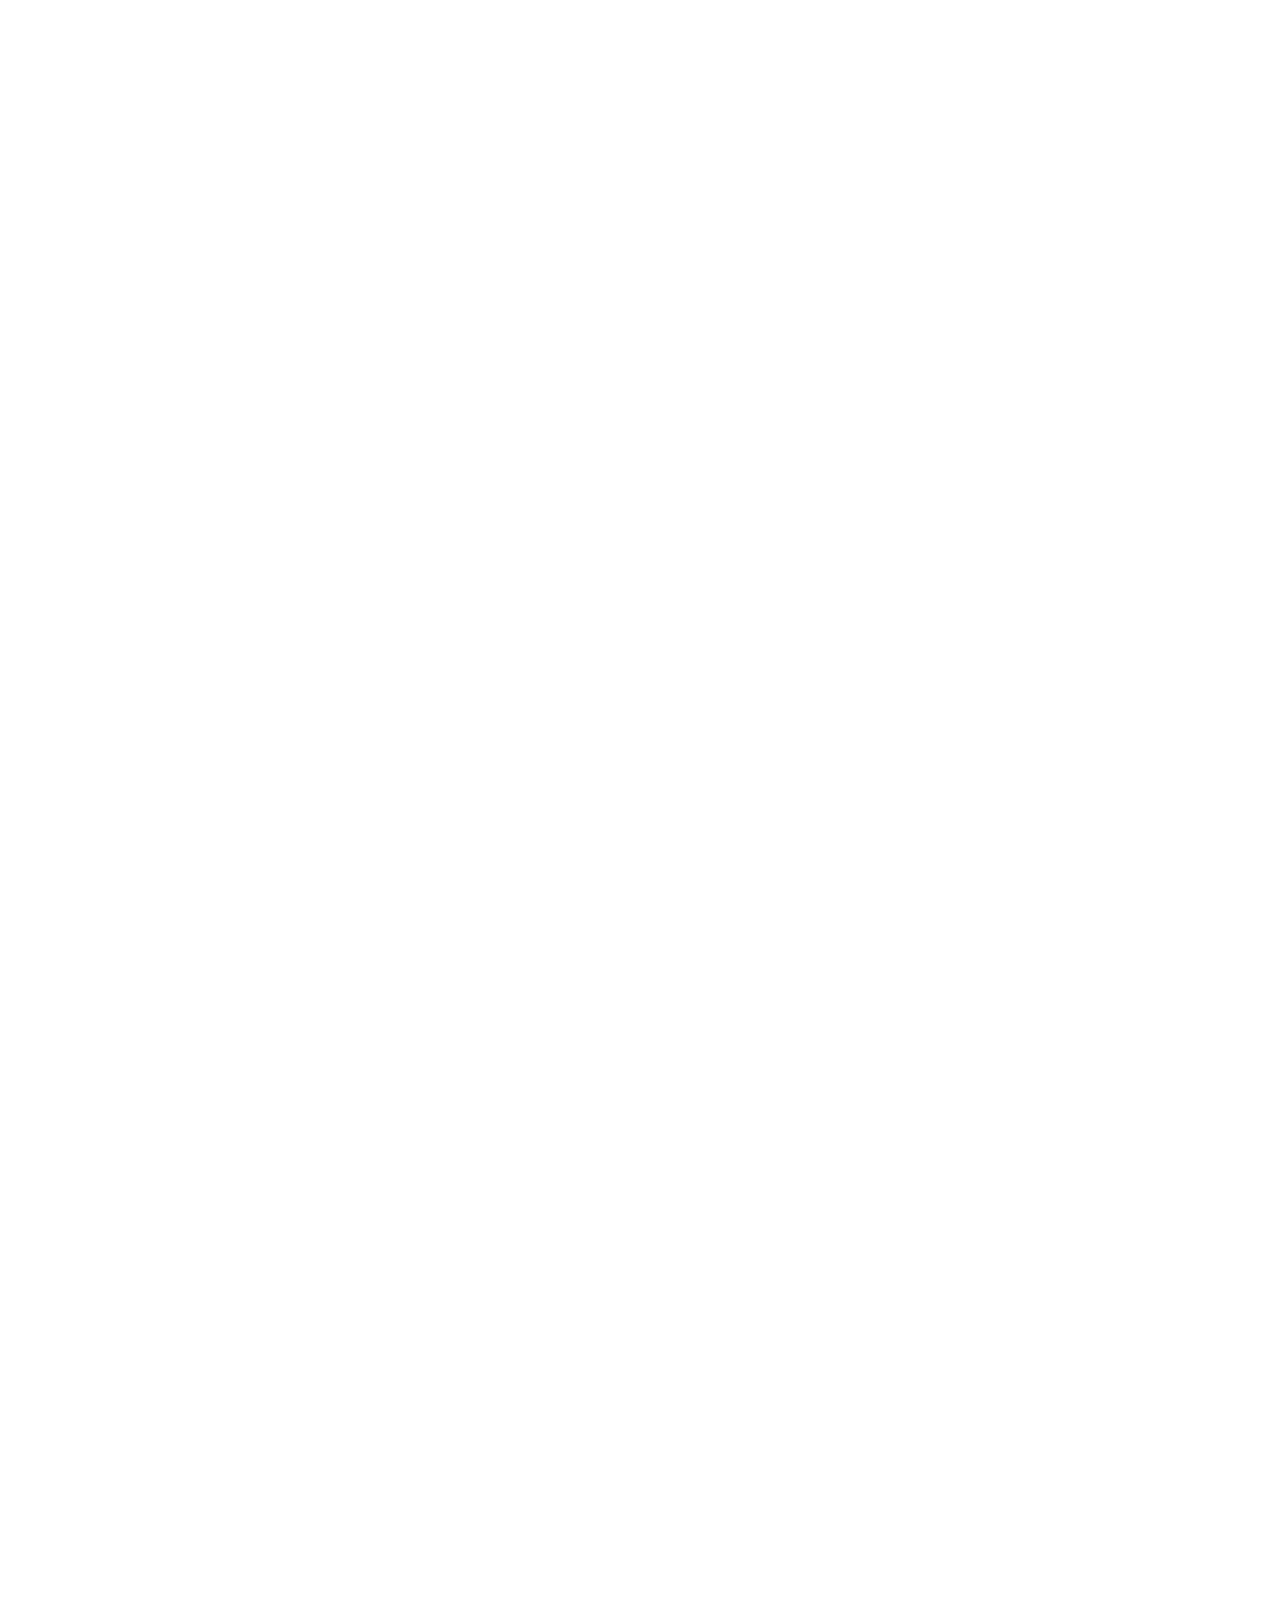
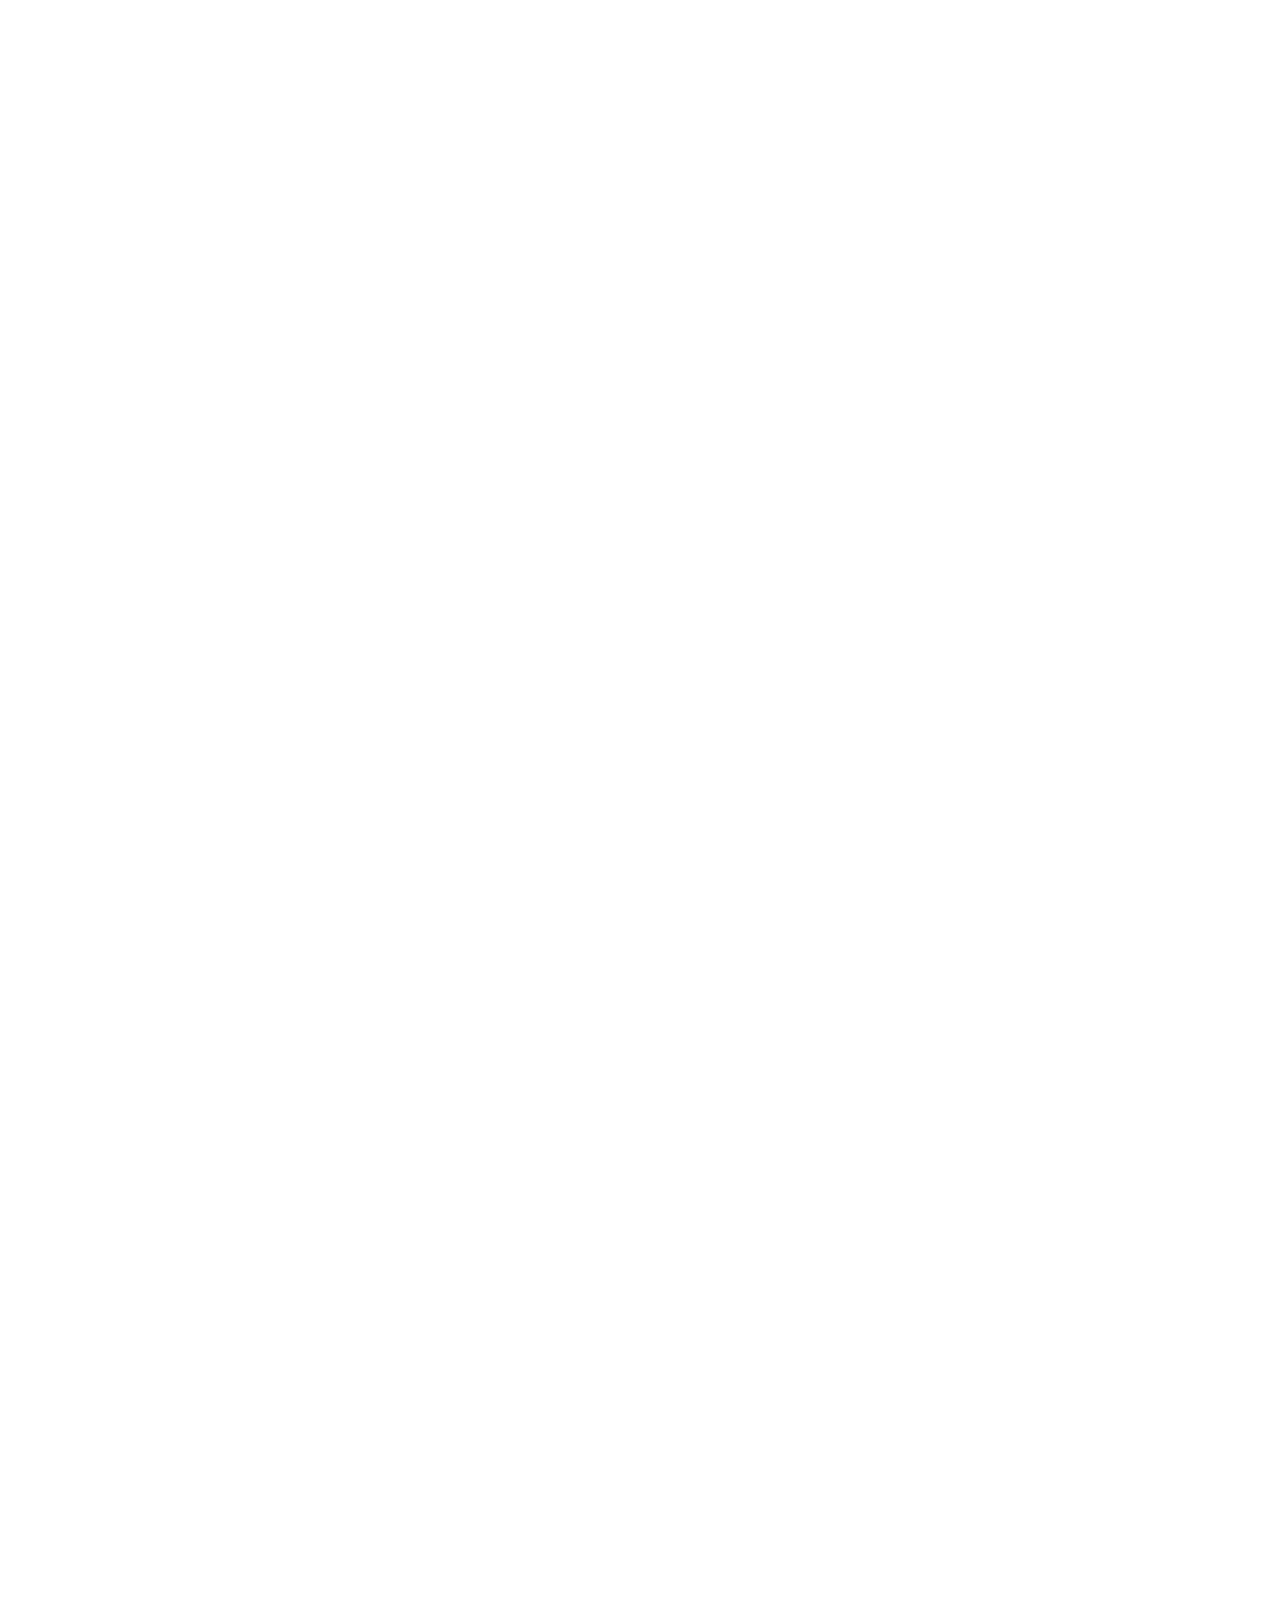
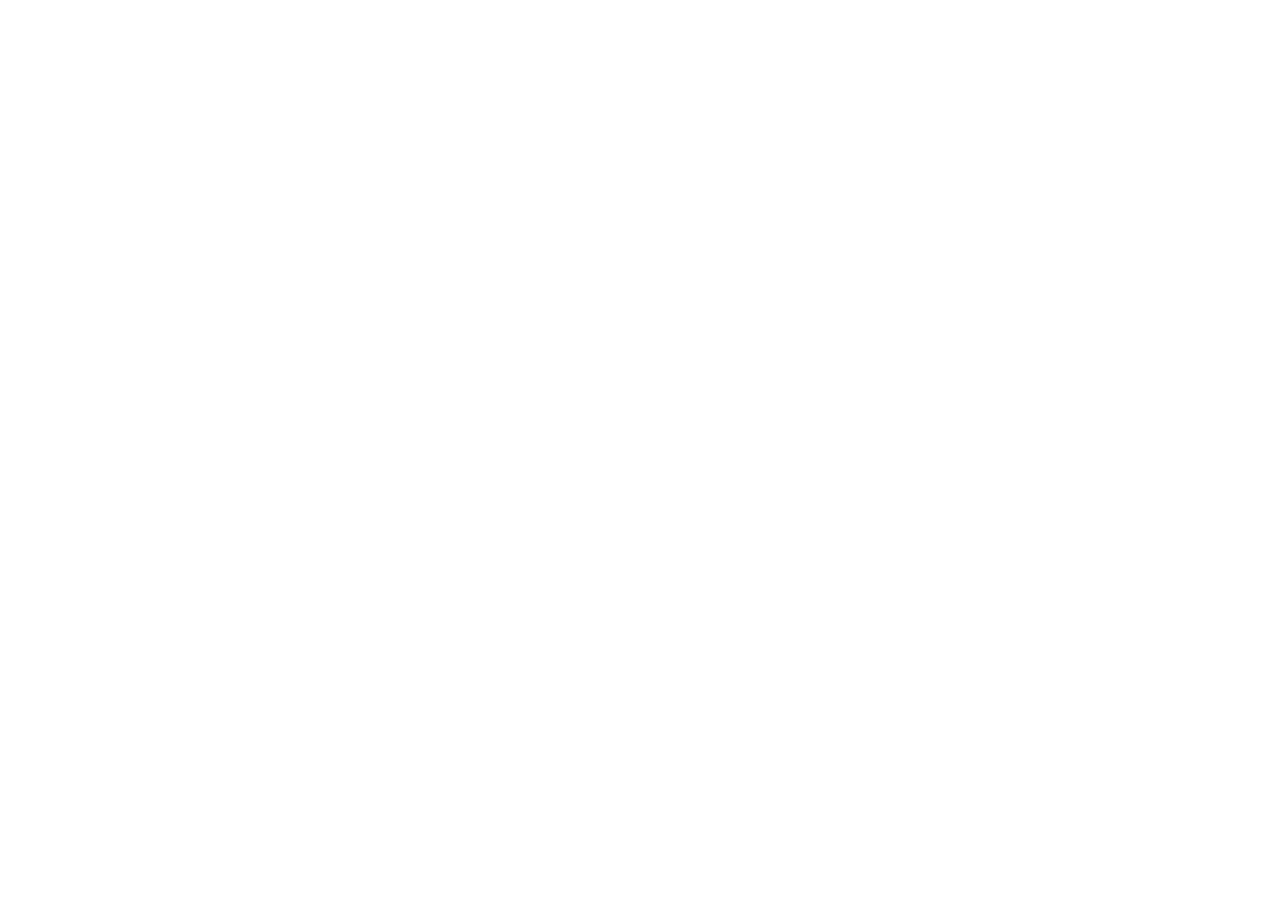
==== commit 7dac0d07: "updating styles" ====
--- a/curatorial-statement.html
+++ b/curatorial-statement.html
@@ -33,7 +33,7 @@
 
 </head>
 
-<body class="project-page">
+<body class="project-page" id="main-wrapper">
     <nav><a href="index.html">
             <p class="link-back">Back</p>
             <p class="link-title">Joyce Yu-Jean Lee: Unfolding Connections</p>
--- a/main.css
+++ b/main.css
@@ -175,8 +175,12 @@
     max-width: 100%;
     background-color: var(--highlight);
     margin-bottom: 3rem;
-
-
+    padding: 0;
+    transition: 0.5s;
+}
+
+.project-page nav:hover {
+    padding: 1em;
 }
 
 .project-page nav a {
@@ -221,16 +225,21 @@
     padding: 0.5em;
 }
 
+.link-firewall::after {
+    content: "\2197";
+    padding: 1em 0 1em 1em;
+}
+
 .link-firewall {
     color: #d72b29;
     text-transform: uppercase;
     font-weight: 800;
     font-size: 1.4rem;
-
+    letter-spacing: 0.1em;
     background-image: url("images/firewall-logo.png");
-    width: 100%;
+    max-width: 100%;
     text-align: center;
-    background-size: 400px;
+    background-size: contain;
     background-repeat: no-repeat;
     background-position: center top;
     padding-top: 200px;
@@ -296,9 +305,17 @@
     }
 }
 
+#exhibition-title {
+    transition: 1s;
+}
+
 .exhibition-title-1 {
-    rotate: 90deg;
-    position: absolute;
+    /*rotate: 90deg;*/
+    position: absolute;
+    writing-mode: vertical-lr;
+    margin-top: -2.03em;
+    margin-left: 2.07em;
+    height: 5.24em;
 }
 
 .exhibition-title-2 {
@@ -314,10 +331,15 @@
 }
 
 .exhibition-title-4 {
-    margin-top: 0.52em;
+    /*margin-top: 0.52em;
     margin-left: 7.9em;
-    rotate: 270deg;
-    position: absolute;
+    rotate: 270deg;*/
+    position: absolute;
+    margin-top: -1.43em;
+    margin-left: 9.9em;
+    rotate: -180deg;
+    writing-mode: vertical-rl;
+    height: 5.24em;
 }
 
 .exhibition-title-5 {
@@ -325,6 +347,7 @@
     margin-left: 5.69em;
     rotate: 180deg;
     position: absolute;
+    width: 4.4em;
 }
 
 #main-wrapper {
@@ -673,7 +696,7 @@
 .image-half {
     position: absolute;
     width: 50%;
-    height: 100%;
+    height: 100.5%;
 }
 
 .fold-left .image-left {
@@ -860,6 +883,33 @@
     .project-page nav a {
         flex-direction: column;
         text-align: center;
+    }
+
+    .fold-left .image-right,
+    .fold-right .image-left,
+    .image-flicker {
+        display: none;
+    }
+
+    .fold-left .image-left .image,
+    .fold-right .image-right .image {
+        width: 100%;
+        height: 100%;
+    }
+
+    .image-half {
+        width: 60%;
+    }
+
+    .work-grid .fold-right+h2 {
+        left: 19%;
+        max-width: 20%;
+
+    }
+
+    .work-grid .fold-left+h2 {
+        left: 80%;
+        max-width: 20%;
     }
 
     /*.work-grid h2.work-hidden {
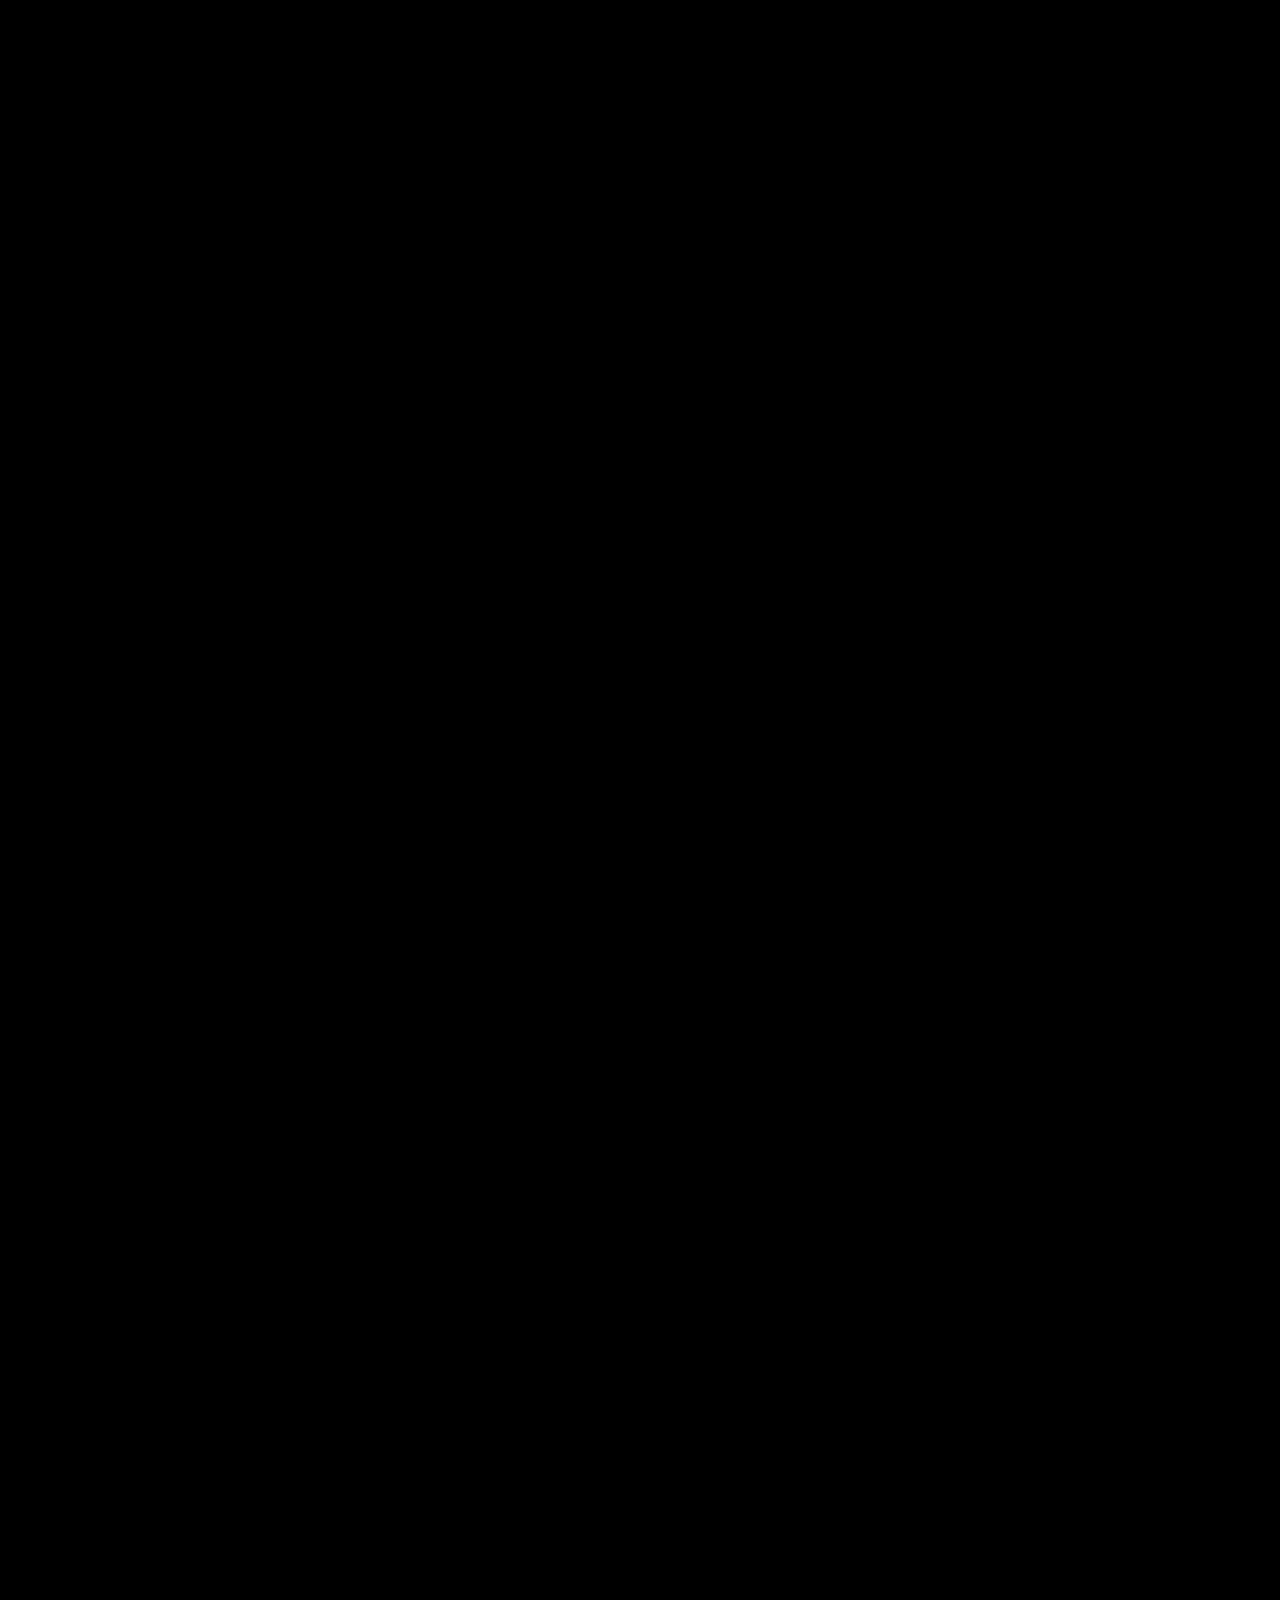
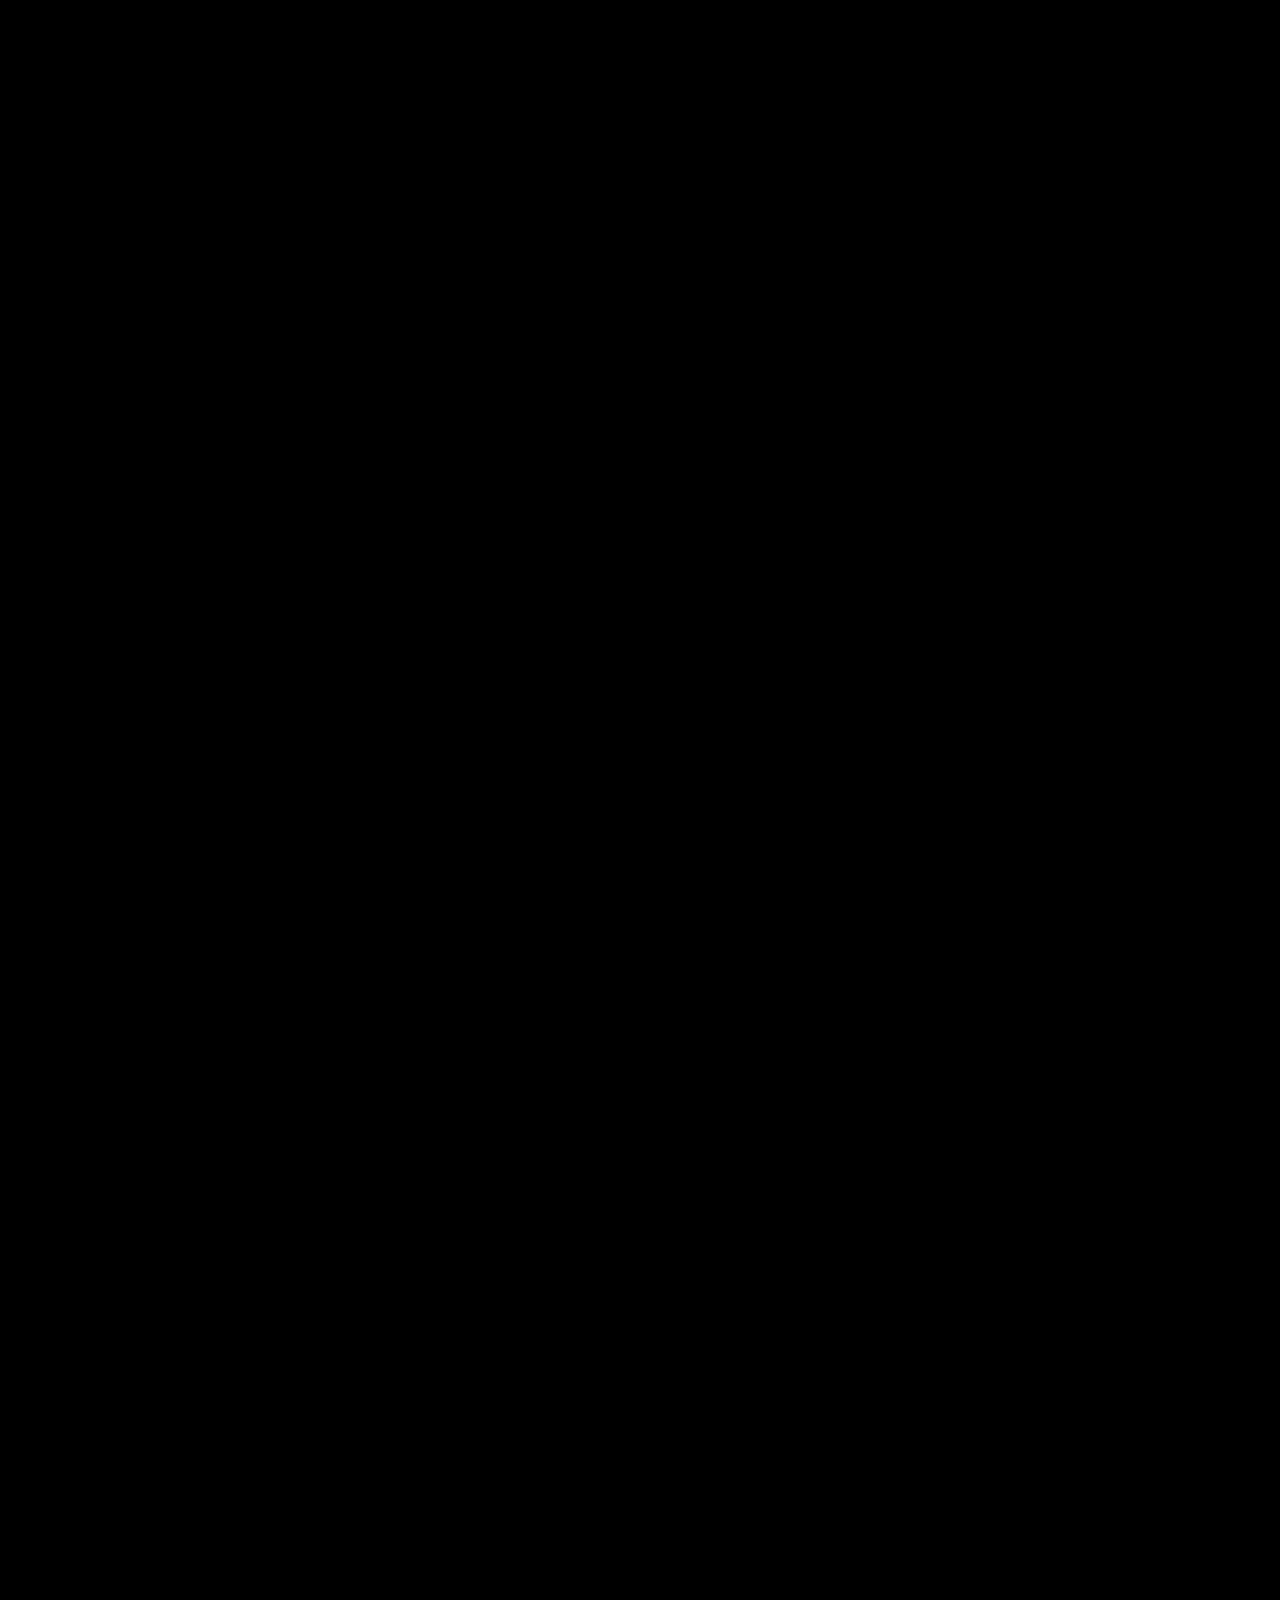
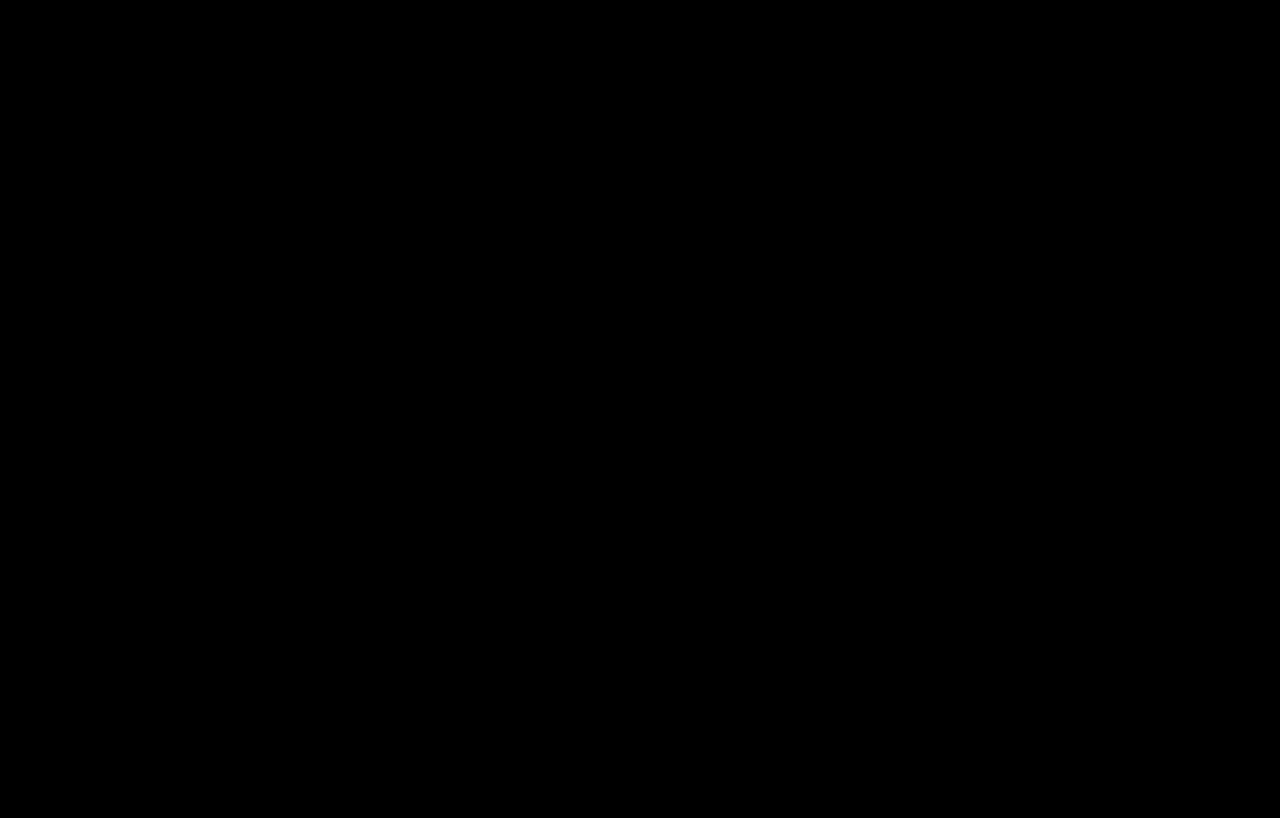
==== commit e9163468: "blockquote" ====
--- a/curatorial-statement.html
+++ b/curatorial-statement.html
@@ -24,12 +24,8 @@
     <meta name="viewport" content="width=device-width, initial-scale=1.0">
     <title>About the Exhibition - Joyce Yu-Jean Lee: Unfolding Connections</title>
     <link rel="stylesheet" href="main.css">
-    <link rel="preconnect" href="https://fonts.googleapis.com">
-    <link rel="preconnect" href="https://fonts.gstatic.com" crossorigin>
-    <link href="https://fonts.googleapis.com/css2?family=Overpass:ital,wght@0,100..900;1,100..900&display=swap"
-        rel="stylesheet">
-    <link rel="preload" href="PRNumber3.woff2" as="font" type="font/woff2" crossorigin>
-    <link rel="preload" href="PRNumber3.woff" as="font" type="font/woff" crossorigin>
+    <link rel="preload" href="fonts/Satoshi-Variable.woff2" as="font" type="font/woff2" crossorigin>
+    <link rel="preload" href="fonts/Satoshi-VariableItalic.woff2" as="font" type="font/woff2" crossorigin>
 
 </head>
 
@@ -70,11 +66,16 @@
                     xenophobic hostility toward Asian-Americans as misinformation on the COVID-19 virus' origin began to
                     spread throughout the internet. Asian-Americans found themselves a target in their own communities,
                     and this piece was made, as the artist states:
-                    A text-based animation made in collaboration and solidarity with the Asian American community in NYC
-                    when violence against Asians erupted at the start of the Covid-19 pandemic. Made in homage to Adrian
+                <blockquote>A text-based animation made in collaboration and solidarity with the Asian American
+                    community
+                    in NYC
+                    when violence against Asians erupted at the start of the Covid-19 pandemic. Made in homage to
+                    Adrian
                     Piper's video installation, "What It's Like, What It Is #3 (1991)," a … video displays words
-                    submitted by members of the community: both derogatory and stereotyping words that they have been
-                    labeled by strangers, as well as positive words that reframe, redefine and reclaim their identity.
+                    submitted by members of the community: both derogatory and stereotyping words that they have
+                    been
+                    labeled by strangers, as well as positive words that reframe, redefine and reclaim their
+                    identity.</blockquote>
                 </p>
                 <p>
                     The simplicity of the work shows the mobility and power words have to shape, reassert or attack
--- a/main.css
+++ b/main.css
@@ -52,7 +52,7 @@
 body {
 
     font-family: 'Satoshi-Variable', sans-serif;
-    background: var(--white);
+    background: var(--black);
     color: var(--black);
     width: 100%;
     margin: 0;
@@ -65,6 +65,12 @@
     font-family: 'Satoshi-VariableItalic', sans-serif;
 
 }
+
+.project-page {
+    background: var(--black);
+    color: var(--white);
+}
+
 
 .maxwidth {
     max-width: 100%;
@@ -195,6 +201,20 @@
     font-weight: 900;
     color: black;
     font-size: clamp(0.6875rem, 0.5397rem + 0.5564vw, 1.875rem);
+}
+
+.top-link {
+    position: absolute;
+    bottom: 1em;
+    left: 0;
+    width: 100%;
+    text-align: center;
+    text-transform: uppercase;
+    letter-spacing: 0.1em;
+}
+
+.link-title {
+    padding: 0 1em;
 }
 
 .link-nma::after,
@@ -242,7 +262,8 @@
     background-size: contain;
     background-repeat: no-repeat;
     background-position: center top;
-    padding-top: 200px;
+    padding: 200px 1em 1em 1em;
+    background-color: var(--white);
 }
 
 .exhibition-title-container {
@@ -338,7 +359,7 @@
     margin-top: -1.43em;
     margin-left: 9.9em;
     rotate: -180deg;
-    writing-mode: vertical-rl;
+    writing-mode: vertical-lr;
     height: 5.24em;
 }
 
@@ -377,8 +398,9 @@
     text-decoration: none;
 }
 
-p {
-    font-size: clamp(1rem, 1.8vw, 2rem);
+p,
+blockquote {
+    font-size: clamp(1rem, 1.75vw, 2rem);
     font-weight: 400;
     max-width: 36em;
 }
@@ -403,6 +425,19 @@
 }
 
 
+.visually-hidden {
+    position: absolute;
+    position: absolute !important;
+    width: 1px !important;
+    height: 1px !important;
+    padding: 0 !important;
+    margin: -1px !important;
+    overflow: hidden !important;
+    clip: rect(0, 0, 0, 0) !important;
+    white-space: nowrap !important;
+    border: 0 !important;
+}
+
 .hidden-ss {
     display: none;
 }
@@ -413,6 +448,13 @@
     cursor: pointer;
     max-height: 70vh;
     width: 100%;
+}
+
+.video-16-9 {
+    aspect-ratio: 16/9;
+    width: 85%;
+    position: relative;
+    z-index: 50;
 }
 
 .video-4-3 {
@@ -422,7 +464,8 @@
     z-index: 50;
 }
 
-h1 {
+h1,
+.exhibition-title {
     font-size: clamp(2rem, 2.4vw, 4rem);
 }
 
@@ -600,10 +643,7 @@
     flex-direction: column;
 }
 
-.project-desc {
-    padding-right: 3em;
-
-}
+
 
 /*.works-container::after,
 .landing-container::after {
@@ -873,6 +913,15 @@
     .works-wrapper,
     .work-grid {
         grid-template-columns: 1fr;
+        background-color: var(--black);
+    }
+
+    .grid-item {
+        background-color: var(--black);
+    }
+
+    .work-grid h2 {
+        color: var(--highlight)
     }
 
     a:has(.work) {
@@ -934,7 +983,7 @@
 
 @media (max-width: 940px) {
     .video-16-9 {
-        width: 90%;
+        width: 100%;
     }
 }
 
@@ -956,12 +1005,41 @@
 .passages-photos-container {
     margin-top: 10%;
     gap: 8rem;
-
-}
-
-.photos-container img {
+    padding-bottom: 4rem;
+
+}
+
+.nai-photos-container {
+    margin-top: 3%;
+    gap: 4rem;
+    padding-bottom: 4rem;
+
+}
+
+.nai-photos-container .photo-row {
+    display: flex;
+    flex-direction: column;
+    gap: 4rem;
+}
+
+.photos-container figure {
+    width: 100%;
+    display: flex;
+    flex-direction: column;
+    align-items: center;
+    justify-content: center;
+}
+
+.photos-container figure img {
     max-height: 110vh;
     max-width: 100%;
+}
+
+.photos-container figure figcaption {
+    opacity: 0.5;
+    padding-top: 3em;
+    text-align: left;
+    max-width: 35em;
 }
 
 @media (min-width: calc(10rem + 600px)) {
@@ -970,19 +1048,62 @@
         max-width: 90vw;
     }
 
+    .nudge-right-30 {
+        margin-left: -40vw
+    }
+
     .nudge-left-30 {
         margin-left: 30vw
     }
 
     .nudge-left-50 {
-        margin-left: 50vw
+        margin-left: 45vw
     }
 
     .nudge-left-60 {
         margin-left: 60vw
     }
+
+    .project-desc {
+        padding-right: 3em;
+
+    }
+
+    .nai-photos-container .photo-row {
+        flex-direction: row;
+        gap: 2em;
+    }
+
 }
 
 .firewall-logo {
     width: 50%;
+}
+
+.work-grid-dark .grid-item {
+    background: black;
+}
+
+.work-grid-dark .grid-item h2 {
+    color: var(--highlight);
+
+}
+
+.work-grid-dark .fold-left .image-right::after,
+.work-grid-dark .fold-right .image-left::after {
+    background-color: var(--black);
+}
+
+.work-grid-dark .image-wrapper:hover .image-flicker {
+
+    background-color: var(--black);
+}
+
+.metadata p {
+    margin: 0;
+    font-size: 1.4em;
+}
+
+.project-desc h1 {
+    margin: 0;
 }